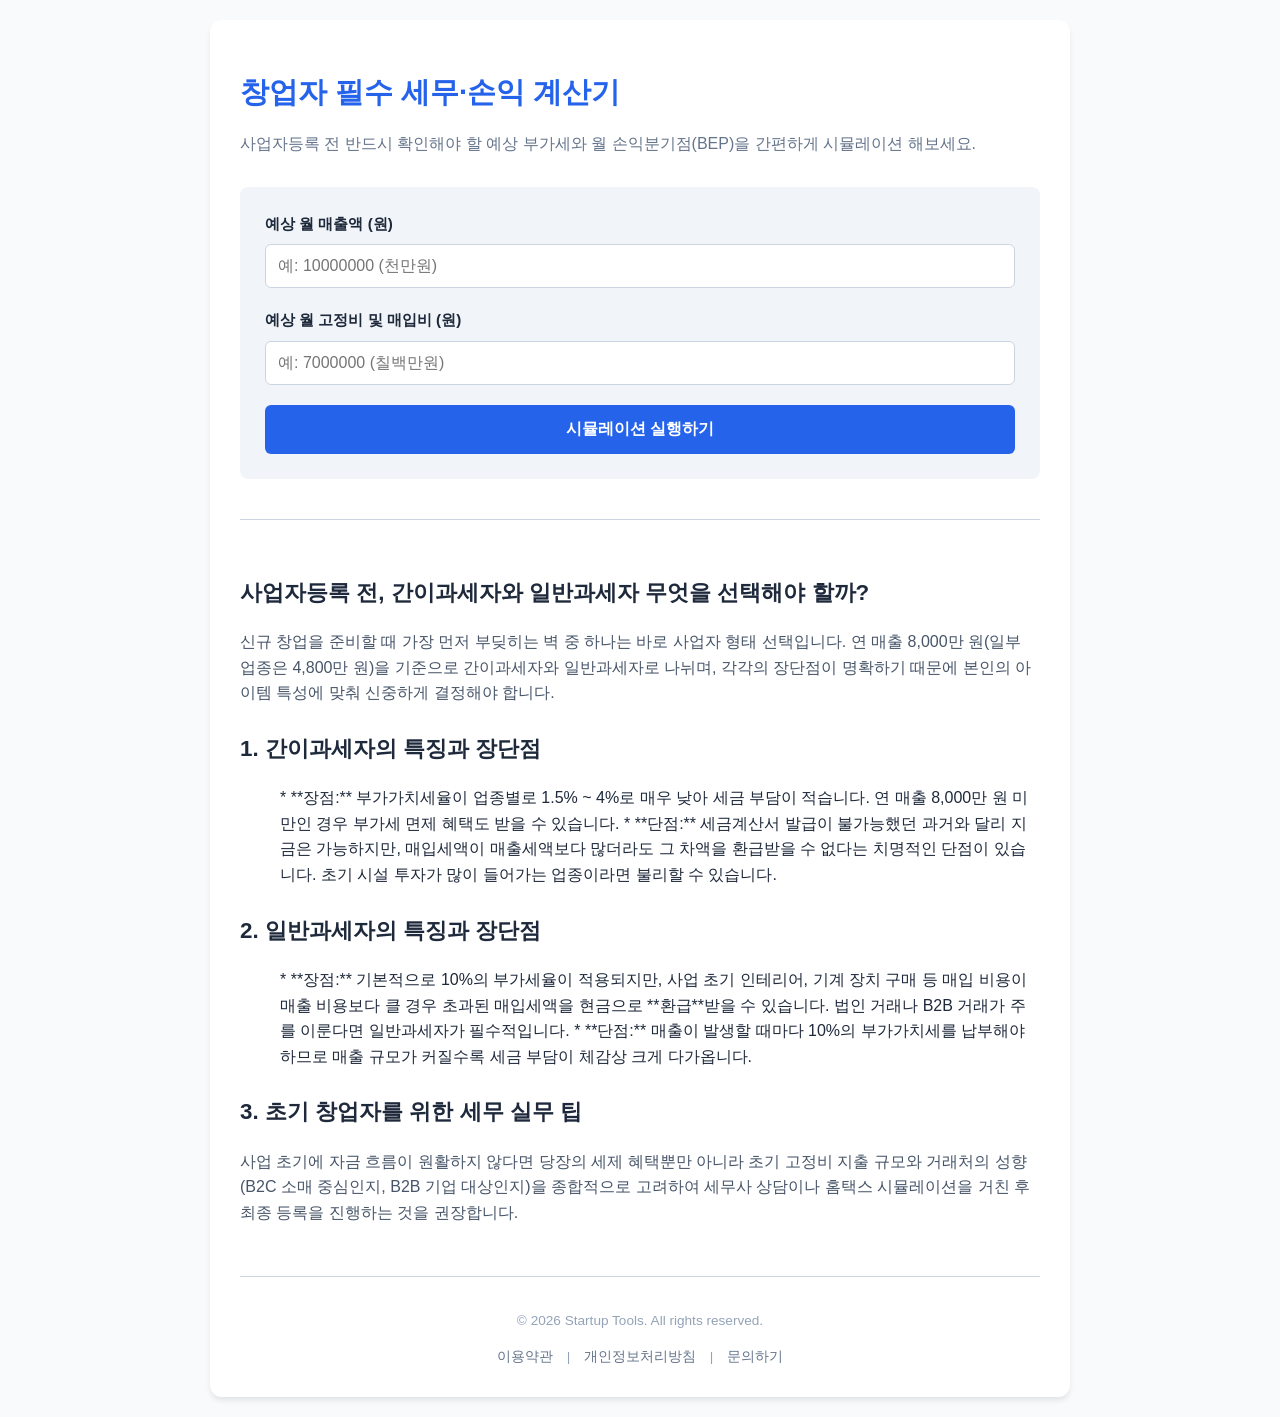
==== index.html @ 033983c4 "Add files via upload" ====
<!DOCTYPE html>
<html lang="ko">
<head>
    <meta charset="UTF-8">
    <meta name="viewport" content="width=device-width, initial-scale=1.0">
    <title>예비 창업자 필수 툴: 간이·일반과세자 비교 및 손익분기점(BEP) 계산기</title>
    <style>
        :root {
            --primary-color: #2563eb;
            --bg-color: #f8fafc;
            --card-bg: #ffffff;
            --text-color: #1e293b;
            --border-color: #cbd5e1;
        }
        body {
            font-family: 'Apple SD Gothic Neo', 'Malgun Gothic', sans-serif;
            background-color: var(--bg-color);
            color: var(--text-color);
            line-height: 1.6;
            margin: 0;
            padding: 20px;
        }
        .container {
            max-width: 800px;
            margin: 0 auto;
            background: var(--card-bg);
            padding: 30px;
            border-radius: 12px;
            box-shadow: 0 4px 6px -1px rgb(0 0 0 / 0.1);
        }
        h1 { font-size: 1.8rem; color: var(--primary-color); margin-bottom: 10px; }
        .intro-text { color: #64748b; margin-bottom: 30px; }
        
        .calculator-section {
            display: grid;
            gap: 20px;
            margin-bottom: 40px;
            background: #f1f5f9;
            padding: 25px;
            border-radius: 8px;
        }
        .input-group {
            display: flex;
            flex-direction: column;
            gap: 8px;
        }
        .input-group label {
            font-weight: bold;
            font-size: 0.95rem;
        }
        .input-group input {
            padding: 12px;
            border: 1px solid var(--border-color);
            border-radius: 6px;
            font-size: 1rem;
        }
        .calc-btn {
            background-color: var(--primary-color);
            color: white;
            border: none;
            padding: 14px;
            font-size: 1rem;
            font-weight: bold;
            border-radius: 6px;
            cursor: pointer;
            transition: background 0.2s;
        }
        .calc-btn:hover { background-color: #1d4ed8; }
        
        .result-box {
            background: #ffffff;
            border: 2px solid var(--primary-color);
            padding: 20px;
            border-radius: 8px;
            margin-top: 15px;
            display: none;
        }
        .result-box h3 { margin-top: 0; color: var(--primary-color); }
        
        /* 애드센스 승인을 위한 정보성 가이드 영역 (필수!) */
        .guide-section {
            margin-top: 40px;
            border-top: 1px solid var(--border-color);
            padding-top: 30px;
        }
        .guide-section h2 { font-size: 1.4rem; margin-top: 25px; }
        .guide-section p, .guide-section li { color: #475569; }
        
        footer {
            margin-top: 50px;
            text-align: center;
            font-size: 0.85rem;
            color: #94a3b8;
            border-top: 1px solid var(--border-color);
            padding-top: 20px;
        }
        footer a { color: #64748b; text-decoration: none; margin: 0 10px; }
    </style>
</head>
<body>

<div class="container">
    <h1>창업자 필수 세무·손익 계산기</h1>
    <p class="intro-text">사업자등록 전 반드시 확인해야 할 예상 부가세와 월 손익분기점(BEP)을 간편하게 시뮬레이션 해보세요.</p>

    <div class="calculator-section">
        <div class="input-group">
            <label for="monthlySales">예상 월 매출액 (원)</label>
            <input type="number" id="monthlySales" placeholder="예: 10000000 (천만원)">
        </div>
        <div class="input-group">
            <label for="monthlyCost">예상 월 고정비 및 매입비 (원)</label>
            <input type="number" id="monthlyCost" placeholder="예: 7000000 (칠백만원)">
        </div>
        <button class="calc-btn" onclick="calculateTaxAndBEP()">시뮬레이션 실행하기</button>

        <div id="resultBox" class="result-box">
            <h3>📊 시뮬레이션 결과</h3>
            <p id="resultContent"></p>
        </div>
    </div>

    <div class="guide-section">
        <h2>사업자등록 전, 간이과세자와 일반과세자 무엇을 선택해야 할까?</h2>
        <p>신규 창업을 준비할 때 가장 먼저 부딪히는 벽 중 하나는 바로 사업자 형태 선택입니다. 연 매출 8,000만 원(일부 업종은 4,800만 원)을 기준으로 간이과세자와 일반과세자로 나뉘며, 각각의 장단점이 명확하기 때문에 본인의 아이템 특성에 맞춰 신중하게 결정해야 합니다.</p>
        
        <h2>1. 간이과세자의 특징과 장단점</h2>
        <ul>
            * **장점:** 부가가치세율이 업종별로 1.5% ~ 4%로 매우 낮아 세금 부담이 적습니다. 연 매출 8,000만 원 미만인 경우 부가세 면제 혜택도 받을 수 있습니다.
            * **단점:** 세금계산서 발급이 불가능했던 과거와 달리 지금은 가능하지만, 매입세액이 매출세액보다 많더라도 그 차액을 환급받을 수 없다는 치명적인 단점이 있습니다. 초기 시설 투자가 많이 들어가는 업종이라면 불리할 수 있습니다.
        </ul>

        <h2>2. 일반과세자의 특징과 장단점</h2>
        <ul>
            * **장점:** 기본적으로 10%의 부가세율이 적용되지만, 사업 초기 인테리어, 기계 장치 구매 등 매입 비용이 매출 비용보다 클 경우 초과된 매입세액을 현금으로 **환급**받을 수 있습니다. 법인 거래나 B2B 거래가 주를 이룬다면 일반과세자가 필수적입니다.
            * **단점:** 매출이 발생할 때마다 10%의 부가가치세를 납부해야 하므로 매출 규모가 커질수록 세금 부담이 체감상 크게 다가옵니다.
        </ul>

        <h2>3. 초기 창업자를 위한 세무 실무 팁</h2>
        <p>사업 초기에 자금 흐름이 원활하지 않다면 당장의 세제 혜택뿐만 아니라 초기 고정비 지출 규모와 거래처의 성향(B2C 소매 중심인지, B2B 기업 대상인지)을 종합적으로 고려하여 세무사 상담이나 홈택스 시뮬레이션을 거친 후 최종 등록을 진행하는 것을 권장합니다.</p>
    </div>

    <footer>
        <p>© 2026 Startup Tools. All rights reserved.</p>
        <div>
            <a href="#">이용약관</a> | 
            <a href="#">개인정보처리방침</a> | 
            <a href="#">문의하기</a>
        </div>
    </footer>
</div>

<script>
function calculateTaxAndBEP() {
    const sales = parseFloat(document.getElementById('monthlySales').value);
    const cost = parseFloat(document.getElementById('monthlyCost').value);
    const resultBox = document.getElementById('resultBox');
    const resultContent = document.getElementById('resultContent');

    if (isNaN(sales) || isNaN(cost)) {
        alert('올바른 금액을 입력해주세요.');
        return;
    }

    const monthlyProfit = sales - cost;
    const annualSales = sales * 12;
    const isGaniTarget = annualSales < 80000000;

    let evalText = isGaniTarget 
        ? "💡 예상 연 매출이 8,000만 원 미만이므로 **간이과세자** 적용 대상입니다. 부가세 부담이 상대적으로 적습니다." 
        : "💡 예상 연 매출이 8,000만 원을 초과하여 **일반과세자** 적용 대상입니다. 매입세액 환급 여부를 꼼꼼히 따져보세요.";

    resultContent.innerHTML = `
        - 예상 월 순수익: <strong>${monthlyProfit.toLocaleString()} 원</strong><br>
        - 연 환산 매출액: <strong>${annualSales.toLocaleString()} 원</strong><br><br>
        ${evalText}
    `;
    resultBox.style.display = 'block';
}
</script>

</body>
</html>
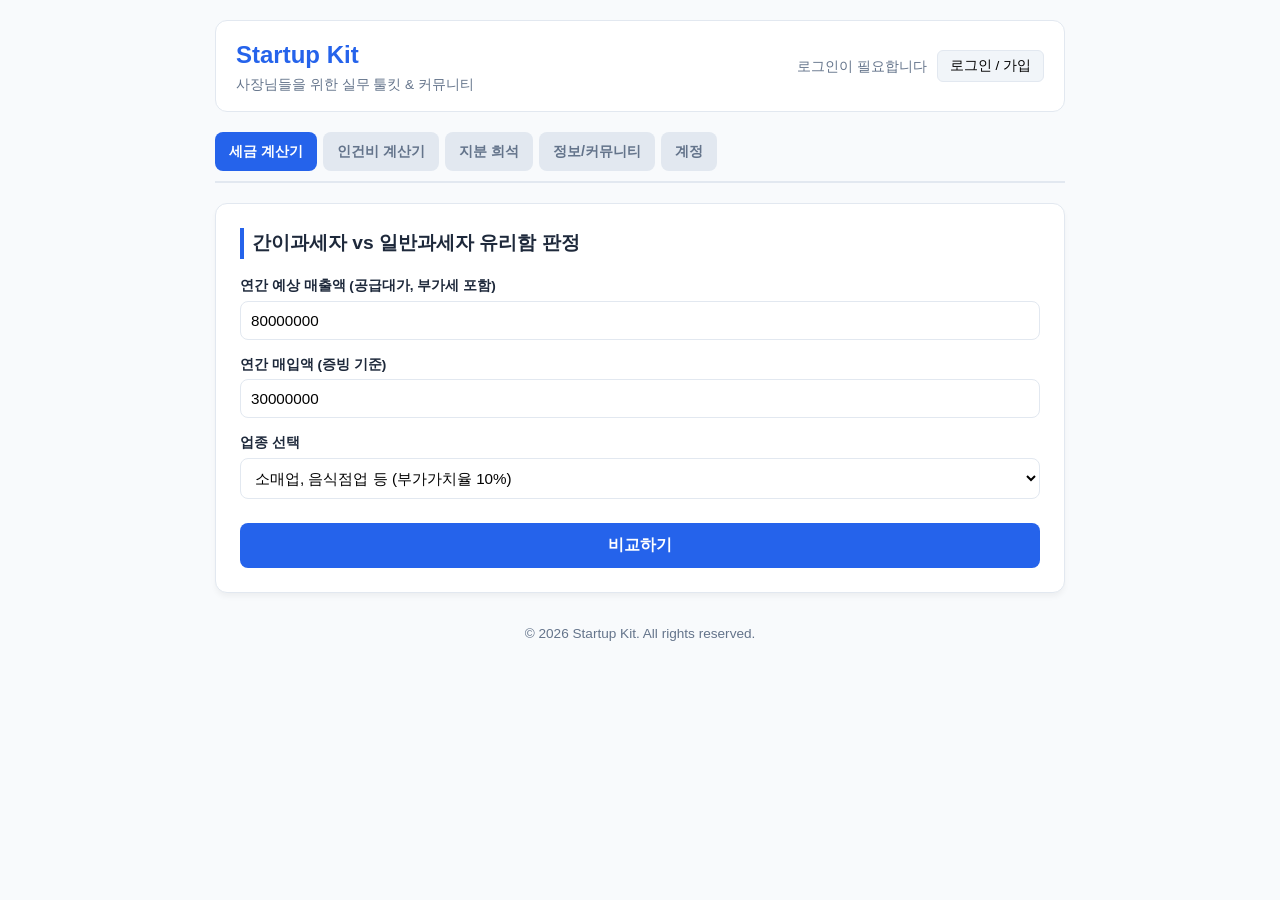
==== commit 3d38d99e: "Update index.html" ====
--- a/index.html
+++ b/index.html
@@ -3,181 +3,443 @@
 <head>
     <meta charset="UTF-8">
     <meta name="viewport" content="width=device-width, initial-scale=1.0">
-    <title>예비 창업자 필수 툴: 간이·일반과세자 비교 및 손익분기점(BEP) 계산기</title>
+    <title>Startup Kit - 사장님을 위한 실무 툴킷 & 커뮤니티</title>
+    
+    <!-- 구글 애드센스 연동 스크립트 -->
+    <script async src="https://pagead2.googlesyndication.com/pagead/js/adsbygoogle.js?client=ca-pub-5924680090368411" crossorigin="anonymous"></script>
+    <!-- 네이버 서치어드바이저 소유권 확인 태그 -->
+    <meta name="naver-site-verification" content="8bc5bc1fcde8ded1285e14e2f4ae3583fc9de1a2" />
+    <meta name="google-site-verification" content="google2d5b738d552dc5df.html">
+
     <style>
         :root {
-            --primary-color: #2563eb;
+            --primary: #2563eb;
+            --primary-hover: #1d4ed8;
             --bg-color: #f8fafc;
             --card-bg: #ffffff;
-            --text-color: #1e293b;
-            --border-color: #cbd5e1;
+            --text-main: #1e293b;
+            --text-sub: #64748b;
+            --border: #e2e8f0;
         }
-        body {
-            font-family: 'Apple SD Gothic Neo', 'Malgun Gothic', sans-serif;
-            background-color: var(--bg-color);
-            color: var(--text-color);
-            line-height: 1.6;
-            margin: 0;
-            padding: 20px;
-        }
-        .container {
-            max-width: 800px;
-            margin: 0 auto;
-            background: var(--card-bg);
-            padding: 30px;
-            border-radius: 12px;
-            box-shadow: 0 4px 6px -1px rgb(0 0 0 / 0.1);
-        }
-        h1 { font-size: 1.8rem; color: var(--primary-color); margin-bottom: 10px; }
-        .intro-text { color: #64748b; margin-bottom: 30px; }
+        * { box-sizing: border-box; margin: 0; padding: 0; font-family: 'Apple SD Gothic Neo', 'Malgun Gothic', sans-serif; }
+        body { background-color: var(--bg-color); color: var(--text-main); line-height: 1.6; padding: 20px; }
+        .container { max-width: 850px; margin: 0 auto; }
         
-        .calculator-section {
-            display: grid;
-            gap: 20px;
-            margin-bottom: 40px;
-            background: #f1f5f9;
-            padding: 25px;
-            border-radius: 8px;
-        }
-        .input-group {
-            display: flex;
-            flex-direction: column;
-            gap: 8px;
-        }
-        .input-group label {
-            font-weight: bold;
-            font-size: 0.95rem;
-        }
-        .input-group input {
-            padding: 12px;
-            border: 1px solid var(--border-color);
-            border-radius: 6px;
-            font-size: 1rem;
-        }
-        .calc-btn {
-            background-color: var(--primary-color);
-            color: white;
-            border: none;
-            padding: 14px;
-            font-size: 1rem;
-            font-weight: bold;
-            border-radius: 6px;
-            cursor: pointer;
-            transition: background 0.2s;
-        }
-        .calc-btn:hover { background-color: #1d4ed8; }
+        header { display: flex; justify-content: space-between; align-items: center; margin-bottom: 20px; background: #fff; padding: 15px 20px; border-radius: 12px; border: 1px solid var(--border); }
+        header h1 { font-size: 1.5rem; color: var(--primary); }
+        .user-panel { font-size: 0.9rem; color: var(--text-sub); display: flex; gap: 10px; align-items: center; }
+        .user-panel button { padding: 6px 12px; font-size: 0.85rem; border: 1px solid var(--border); background: #f1f5f9; border-radius: 6px; cursor: pointer; }
+
+        /* 탭 메뉴 스타일 */
+        .tabs { display: flex; gap: 6px; margin-bottom: 20px; border-bottom: 2px solid var(--border); padding-bottom: 10px; overflow-x: auto; }
+        .tab-btn { background: #e2e8f0; border: none; padding: 10px 14px; font-size: 0.9rem; font-weight: bold; border-radius: 8px; cursor: pointer; color: var(--text-sub); white-space: nowrap; transition: all 0.2s; }
+        .tab-btn.active { background: var(--primary); color: #ffffff; }
+
+        /* 카드 스타일 */
+        .card { background: var(--card-bg); border: 1px solid var(--border); border-radius: 12px; padding: 24px; box-shadow: 0 4px 6px -1px rgba(0,0,0,0.05); display: none; margin-bottom: 20px; }
+        .card.active { display: block; }
         
-        .result-box {
-            background: #ffffff;
-            border: 2px solid var(--primary-color);
-            padding: 20px;
-            border-radius: 8px;
-            margin-top: 15px;
-            display: none;
-        }
-        .result-box h3 { margin-top: 0; color: var(--primary-color); }
+        h2 { font-size: 1.2rem; margin-bottom: 16px; color: var(--text-main); border-left: 4px solid var(--primary); padding-left: 8px; }
         
-        /* 애드센스 승인을 위한 정보성 가이드 영역 (필수!) */
-        .guide-section {
-            margin-top: 40px;
-            border-top: 1px solid var(--border-color);
-            padding-top: 30px;
-        }
-        .guide-section h2 { font-size: 1.4rem; margin-top: 25px; }
-        .guide-section p, .guide-section li { color: #475569; }
+        .input-group { margin-bottom: 14px; }
+        label { display: block; font-size: 0.85rem; font-weight: 600; margin-bottom: 4px; color: var(--text-main); }
+        input, select, textarea { width: 100%; padding: 10px; border: 1px solid var(--border); border-radius: 8px; font-size: 0.95rem; background: #fff; }
+        textarea { resize: vertical; height: 120px; }
+        input:focus, textarea:focus { outline: none; border-color: var(--primary); box-shadow: 0 0 0 3px rgba(37,99,235,0.1); }
         
-        footer {
-            margin-top: 50px;
-            text-align: center;
-            font-size: 0.85rem;
-            color: #94a3b8;
-            border-top: 1px solid var(--border-color);
-            padding-top: 20px;
-        }
-        footer a { color: #64748b; text-decoration: none; margin: 0 10px; }
+        .btn-action { width: 100%; background: var(--primary); color: #fff; border: none; padding: 12px; font-size: 1rem; font-weight: bold; border-radius: 8px; cursor: pointer; margin-top: 10px; transition: background 0.2s; }
+        .btn-action:hover { background: var(--primary-hover); }
+
+        .result-box { margin-top: 20px; background: #f1f5f9; border-radius: 8px; padding: 14px; border: 1px solid #cbd5e1; }
+        .result-item { display: flex; justify-content: space-between; margin-bottom: 6px; font-size: 0.9rem; }
+        .result-item span:last-child { font-weight: bold; }
+        .total-row { border-top: 1px solid #cbd5e1; padding-top: 6px; margin-top: 6px; font-size: 1rem; font-weight: bold; color: #0f172a; }
+
+        /* 커뮤니티 및 게시판 스타일 */
+        .post-list { list-style: none; margin-top: 15px; }
+        .post-item { padding: 12px; border-bottom: 1px solid var(--border); cursor: pointer; transition: background 0.1s; }
+        .post-item:hover { background: #f8fafc; border-radius: 6px; }
+        .post-title { font-weight: bold; font-size: 1rem; color: var(--text-main); }
+        .post-meta { font-size: 0.8rem; color: var(--text-sub); margin-top: 4px; }
+        .post-detail { background: #fff; padding: 15px; border: 1px solid var(--border); border-radius: 8px; margin-top: 15px; }
+
+        footer { text-align: center; margin-top: 30px; font-size: 0.85rem; color: var(--text-sub); }
     </style>
 </head>
 <body>
 
 <div class="container">
-    <h1>창업자 필수 세무·손익 계산기</h1>
-    <p class="intro-text">사업자등록 전 반드시 확인해야 할 예상 부가세와 월 손익분기점(BEP)을 간편하게 시뮬레이션 해보세요.</p>
-
-    <div class="calculator-section">
-        <div class="input-group">
-            <label for="monthlySales">예상 월 매출액 (원)</label>
-            <input type="number" id="monthlySales" placeholder="예: 10000000 (천만원)">
-        </div>
-        <div class="input-group">
-            <label for="monthlyCost">예상 월 고정비 및 매입비 (원)</label>
-            <input type="number" id="monthlyCost" placeholder="예: 7000000 (칠백만원)">
-        </div>
-        <button class="calc-btn" onclick="calculateTaxAndBEP()">시뮬레이션 실행하기</button>
-
-        <div id="resultBox" class="result-box">
-            <h3>📊 시뮬레이션 결과</h3>
-            <p id="resultContent"></p>
-        </div>
-    </div>
-
-    <div class="guide-section">
-        <h2>사업자등록 전, 간이과세자와 일반과세자 무엇을 선택해야 할까?</h2>
-        <p>신규 창업을 준비할 때 가장 먼저 부딪히는 벽 중 하나는 바로 사업자 형태 선택입니다. 연 매출 8,000만 원(일부 업종은 4,800만 원)을 기준으로 간이과세자와 일반과세자로 나뉘며, 각각의 장단점이 명확하기 때문에 본인의 아이템 특성에 맞춰 신중하게 결정해야 합니다.</p>
-        
-        <h2>1. 간이과세자의 특징과 장단점</h2>
-        <ul>
-            * **장점:** 부가가치세율이 업종별로 1.5% ~ 4%로 매우 낮아 세금 부담이 적습니다. 연 매출 8,000만 원 미만인 경우 부가세 면제 혜택도 받을 수 있습니다.
-            * **단점:** 세금계산서 발급이 불가능했던 과거와 달리 지금은 가능하지만, 매입세액이 매출세액보다 많더라도 그 차액을 환급받을 수 없다는 치명적인 단점이 있습니다. 초기 시설 투자가 많이 들어가는 업종이라면 불리할 수 있습니다.
-        </ul>
-
-        <h2>2. 일반과세자의 특징과 장단점</h2>
-        <ul>
-            * **장점:** 기본적으로 10%의 부가세율이 적용되지만, 사업 초기 인테리어, 기계 장치 구매 등 매입 비용이 매출 비용보다 클 경우 초과된 매입세액을 현금으로 **환급**받을 수 있습니다. 법인 거래나 B2B 거래가 주를 이룬다면 일반과세자가 필수적입니다.
-            * **단점:** 매출이 발생할 때마다 10%의 부가가치세를 납부해야 하므로 매출 규모가 커질수록 세금 부담이 체감상 크게 다가옵니다.
-        </ul>
-
-        <h2>3. 초기 창업자를 위한 세무 실무 팁</h2>
-        <p>사업 초기에 자금 흐름이 원활하지 않다면 당장의 세제 혜택뿐만 아니라 초기 고정비 지출 규모와 거래처의 성향(B2C 소매 중심인지, B2B 기업 대상인지)을 종합적으로 고려하여 세무사 상담이나 홈택스 시뮬레이션을 거친 후 최종 등록을 진행하는 것을 권장합니다.</p>
+    <header>
+        <div>
+            <h1>Startup Kit</h1>
+            <p style="font-size:0.85rem; color:#64748b;">사장님들을 위한 실무 툴킷 & 커뮤니티</p>
+        </div>
+        <div class="user-panel" id="user-panel">
+            <span id="welcome-msg">로그인이 필요합니다</span>
+            <button onclick="switchTab(3)" id="login-nav-btn">로그인 / 가입</button>
+        </div>
+    </header>
+
+    <!-- 탭 네비게이션 -->
+    <div class="tabs">
+        <button class="tab-btn active" onclick="switchTab(0)">세금 계산기</button>
+        <button class="tab-btn" onclick="switchTab(1)">인건비 계산기</button>
+        <button class="tab-btn" onclick="switchTab(2)">지분 희석</button>
+        <button class="tab-btn" onclick="switchTab(4)">정보/커뮤니티</button>
+        <button class="tab-btn" onclick="switchTab(3)" id="auth-tab-btn">계정</button>
+    </div>
+
+    <!-- 1. 과세 비교 계산기 -->
+    <div class="card active" id="card-0">
+        <h2>간이과세자 vs 일반과세자 유리함 판정</h2>
+        <div class="input-group">
+            <label>연간 예상 매출액 (공급대가, 부가세 포함)</label>
+            <input type="number" id="v_sales" value="80000000">
+        </div>
+        <div class="input-group">
+            <label>연간 매입액 (증빙 기준)</label>
+            <input type="number" id="v_purchase" value="30000000">
+        </div>
+        <div class="input-group">
+            <label>업종 선택</label>
+            <select id="v_industry">
+                <option value="0.1">소매업, 음식점업 등 (부가가치율 10%)</option>
+                <option value="0.2">제조업, 숙박업 등 (부가가치율 20%)</option>
+                <option value="0.4">서비스업, 부동산임대업 등 (부가가치율 40%)</option>
+            </select>
+        </div>
+        <button class="btn-action" onclick="calcTax()">비교하기</button>
+        <div class="result-box" id="tax-result" style="display:none;">
+            <h3>📊 예상 부가가치세 비교 결과</h3>
+            <div class="result-item"><span>간이과세자 납부세액:</span> <span id="res_gani">-</span></div>
+            <div class="result-item"><span>일반과세자 납부세액:</span> <span id="res_general">-</span></div>
+            <div class="total-row" id="res_winner">-</div>
+        </div>
+    </div>
+
+    <!-- 2. 인건비 계산기 -->
+    <div class="card" id="card-1">
+        <h2>직원 4대보험 및 사장님 총지출 계산기</h2>
+        <div class="input-group">
+            <label>직원 월 기본급 (세전)</label>
+            <input type="number" id="p_salary" value="3000000">
+        </div>
+        <div class="input-group">
+            <label>비과세 급여액 (식대 등)</label>
+            <input type="number" id="p_taxfree" value="200000">
+        </div>
+        <button class="btn-action" onclick="calcLabor()">인건비 계산하기</button>
+        <div class="result-box" id="labor-result" style="display:none;">
+            <h3>💰 월 실제 지출 및 실수령액 분석</h3>
+            <div class="result-item"><span>근로자 공제액 총합:</span> <span id="l_worker_deduct">-</span></div>
+            <div class="result-item" style="color: var(--primary);"><span>직원 실제 실수령액:</span> <span id="l_net_pay">-</span></div>
+            <hr style="border:0; border-top:1px dashed #cbd5e1; margin:8px 0;">
+            <div class="result-item"><span>사업주 부담 4대보험 총합:</span> <span id="l_boss_insurance">-</span></div>
+            <div class="total-row" id="l_total_expense">-</div>
+        </div>
+    </div>
+
+    <!-- 3. 지분 희석 계산기 -->
+    <div class="card" id="card-2">
+        <h2>동업자 지분 및 투자금 희석 시뮬레이터</h2>
+        <div class="input-group">
+            <label>내 초기 지분율 (%)</label>
+            <input type="number" id="s_my_share" value="70">
+        </div>
+        <div class="input-group">
+            <label>동업자 초기 지분율 (%)</label>
+            <input type="number" id="s_partner_share" value="30">
+        </div>
+        <div class="input-group">
+            <label>외부 투자 유치로 새로 발행할 지분 비율 (%)</label>
+            <input type="number" id="s_invest_share" value="20">
+        </div>
+        <button class="btn-action" onclick="calcDilution()">지분 희석 계산하기</button>
+        <div class="result-box" id="dilution-result" style="display:none;">
+            <h3>🤝 투자 유치 후 최종 지분 구조</h3>
+            <div class="result-item"><span>내 최종 지분율:</span> <span id="d_my_final">-</span></div>
+            <div class="result-item"><span>동업자 최종 지분율:</span> <span id="d_partner_final">-</span></div>
+            <div class="result-item"><span>외부 투자자 최종 지분율:</span> <span id="d_invest_final">-</span></div>
+        </div>
+    </div>
+
+    <!-- 4. 로그인 및 회원가입 탭 -->
+    <div class="card" id="card-3">
+        <h2>회원 인증 / 가입</h2>
+        <div id="auth-forms">
+            <div style="margin-bottom: 20px;">
+                <h3 style="font-size:1rem; margin-bottom:10px; color:var(--primary);">로그인</h3>
+                <div class="input-group"><label>아이디</label><input type="text" id="login_id"></div>
+                <div class="input-group"><label>비밀번호</label><input type="password" id="login_pw"></div>
+                <button class="btn-action" onclick="handleLogin()">로그인하기</button>
+            </div>
+            <hr style="border:0; border-top:1px solid var(--border); margin:20px 0;">
+            <div>
+                <h3 style="font-size:1rem; margin-bottom:10px; color:var(--primary);">회원가입</h3>
+                <div class="input-group"><label>사용할 아이디</label><input type="text" id="reg_id"></div>
+                <div class="input-group"><label>닉네임 (커뮤니티 표시용)</label><input type="text" id="reg_nick"></div>
+                <div class="input-group"><label>비밀번호</label><input type="password" id="reg_pw"></div>
+                <button class="btn-action" style="background:#0f172a;" onclick="handleRegister()">회원가입 하기</button>
+            </div>
+        </div>
+        <div id="auth-status" style="display:none; text-align:center; padding: 20px;">
+            <p id="logged-user-info" style="font-weight:bold; margin-bottom:15px;"></p>
+            <button class="btn-action" style="background:#ef4444;" onclick="handleLogout()">로그아웃</button>
+        </div>
+    </div>
+
+    <!-- 5. 정보 및 커뮤니티 탭 -->
+    <div class="card" id="card-4">
+        <h2>사장님 정보 & 소통 커뮤니티</h2>
+        <div style="display:flex; justify-content:space-between; align-items:center; margin-bottom:15px;">
+            <p style="font-size:0.85rem; color:var(--text-sub);">실무 노하우 글을 읽고 자유롭게 소통해보세요.</p>
+            <button class="btn-action" style="width:auto; padding:8px 14px; margin-top:0;" onclick="showWriteForm()">글쓰기</button>
+        </div>
+
+        <!-- 글 작성 영역 (숨김 처리) -->
+        <div id="write-section" style="display:none; background:#f1f5f9; padding:15px; border-radius:8px; margin-bottom:15px;">
+            <h3 style="font-size:0.95rem; margin-bottom:10px; color:var(--primary);">새 글 작성하기</h3>
+            <div class="input-group"><label>제목</label><input type="text" id="post_title" placeholder="제목을 입력하세요"></div>
+            <div class="input-group"><label>내용</label><textarea id="post_content" placeholder="정보나 고민을 공유해주세요"></textarea></div>
+            <button class="btn-action" onclick="savePost()">등록하기</button>
+        </div>
+
+        <!-- 게시글 목록 -->
+        <div id="post-list-container">
+            <ul class="post-list" id="post-ul"></ul>
+        </div>
+
+        <!-- 게시글 상세 보기 영역 -->
+        <div id="post-detail-view" style="display:none;">
+            <button onclick="backToList()" style="padding:6px 12px; font-size:0.8rem; background:#e2e8f0; border:none; border-radius:4px; cursor:pointer; margin-bottom:10px;">← 목록으로</button>
+            <div class="post-detail">
+                <h3 id="detail-title" style="font-size:1.1rem; color:var(--primary); margin-bottom:8px;"></h3>
+                <p id="detail-meta" style="font-size:0.8rem; color:var(--text-sub); border-bottom:1px solid var(--border); padding-bottom:8px; margin-bottom:12px;"></p>
+                <div id="detail-content" style="font-size:0.95rem; white-space: pre-line;"></div>
+            </div>
+        </div>
     </div>
 
     <footer>
-        <p>© 2026 Startup Tools. All rights reserved.</p>
-        <div>
-            <a href="#">이용약관</a> | 
-            <a href="#">개인정보처리방침</a> | 
-            <a href="#">문의하기</a>
-        </div>
+        <p>&copy; 2026 Startup Kit. All rights reserved.</p>
     </footer>
 </div>
 
 <script>
-function calculateTaxAndBEP() {
-    const sales = parseFloat(document.getElementById('monthlySales').value);
-    const cost = parseFloat(document.getElementById('monthlyCost').value);
-    const resultBox = document.getElementById('resultBox');
-    const resultContent = document.getElementById('resultContent');
-
-    if (isNaN(sales) || isNaN(cost)) {
-        alert('올바른 금액을 입력해주세요.');
-        return;
-    }
-
-    const monthlyProfit = sales - cost;
-    const annualSales = sales * 12;
-    const isGaniTarget = annualSales < 80000000;
-
-    let evalText = isGaniTarget 
-        ? "💡 예상 연 매출이 8,000만 원 미만이므로 **간이과세자** 적용 대상입니다. 부가세 부담이 상대적으로 적습니다." 
-        : "💡 예상 연 매출이 8,000만 원을 초과하여 **일반과세자** 적용 대상입니다. 매입세액 환급 여부를 꼼꼼히 따져보세요.";
-
-    resultContent.innerHTML = `
-        - 예상 월 순수익: <strong>${monthlyProfit.toLocaleString()} 원</strong><br>
-        - 연 환산 매출액: <strong>${annualSales.toLocaleString()} 원</strong><br><br>
-        ${evalText}
-    `;
-    resultBox.style.display = 'block';
-}
+    // 초기화 및 로컬스토리지 연동 샘플 데이터 설정
+    document.addEventListener("DOMContentLoaded", () => {
+        initDefaultPosts();
+        checkLoginState();
+        loadPosts();
+    });
+
+    function switchTab(index) {
+        const cards = document.querySelectorAll('.card');
+        const buttons = document.querySelectorAll('.tab-btn');
+        cards.forEach((card, i) => {
+            if (i === index) { card.classList.add('active'); } 
+            else { card.classList.remove('active'); }
+        });
+        buttons.forEach((btn, i) => {
+            if (i === index) { btn.classList.add('active'); } 
+            else { btn.classList.remove('active'); }
+        });
+        document.getElementById('post-detail-view').style.display = 'none';
+        document.getElementById('post-list-container').style.display = 'block';
+    }
+
+    // --- 회원가입 및 로그인 시스템 (로컬스토리지 기반) ---
+    function handleRegister() {
+        const id = document.getElementById('reg_id').value.trim();
+        const nick = document.getElementById('reg_nick').value.trim();
+        const pw = document.getElementById('reg_pw').value.trim();
+        if(!id || !nick || !pw) { alert('모든 항목을 입력해주세요.'); return; }
+        
+        let users = JSON.parse(localStorage.getItem('startup_users') || '{}');
+        if(users[id]) { alert('이미 존재하는 아이디입니다.'); return; }
+
+        users[id] = { pw, nick };
+        localStorage.setItem('startup_users', JSON.stringify(users));
+        alert('회원가입 완료! 로그인해 주세요.');
+        document.getElementById('reg_id').value = '';
+        document.getElementById('reg_nick').value = '';
+        document.getElementById('reg_pw').value = '';
+    }
+
+    function handleLogin() {
+        const id = document.getElementById('login_id').value.trim();
+        const pw = document.getElementById('login_pw').value.trim();
+        let users = JSON.parse(localStorage.getItem('startup_users') || '{}');
+
+        if(!users[id] || users[id].pw !== pw) { alert('아이디 또는 비밀번호가 일치하지 않습니다.'); return; }
+
+        localStorage.setItem('startup_logged_user', JSON.stringify({ id, nick: users[id].nick }));
+        alert(`${users[id].nick}님 환영합니다!`);
+        checkLoginState();
+        switchTab(0);
+    }
+
+    function handleLogout() {
+        localStorage.removeItem('startup_logged_user');
+        checkLoginState();
+        alert('로그아웃되었습니다.');
+    }
+
+    function checkLoginState() {
+        const logged = JSON.parse(localStorage.getItem('startup_logged_user'));
+        const welcomeMsg = document.getElementById('welcome-msg');
+        const loginNavBtn = document.getElementById('login-nav-btn');
+        const authForms = document.getElementById('auth-forms');
+        const authStatus = document.getElementById('auth-status');
+        const loggedUserInfo = document.getElementById('logged-user-info');
+
+        if(logged) {
+            welcomeMsg.innerText = `${logged.nick} 님`;
+            loginNavBtn.style.display = 'none';
+            authForms.style.display = 'none';
+            authStatus.style.display = 'block';
+            loggedUserInfo.innerText = `현재 접속 계정: ${logged.nick} (${logged.id}) 형님`;
+        } else {
+            welcomeMsg.innerText = '로그인이 필요합니다';
+            loginNavBtn.style.display = 'inline-block';
+            authForms.style.display = 'block';
+            authStatus.style.display = 'none';
+        }
+    }
+
+    // --- 커뮤니티 및 정보글 시스템 ---
+    function initDefaultPosts() {
+        if(!localStorage.getItem('startup_posts')) {
+            const defaultPosts = [
+                {
+                    id: 1,
+                    title: '[필독] 초기 창업 패키지 및 세무사 활용 꿀팁 총정리',
+                    nick: '관리자',
+                    date: '2026-09-06',
+                    content: '안녕하세요! 사장님들을 위한 필수 가이드입니다. 초기에는 간이과세자로 시작해 매출 추이를 보고 전환하는 것이 유리하며, 기장료는 홈택스 셀프 신고로 아낄 수 있습니다.'
+                },
+                {
+                    id: 2,
+                    title: '직원 채용 시 4대보험 부담금 줄이는 방법 공유합니다',
+                    nick: '베테랑사장',
+                    date: '2026-09-06',
+                    content: '식대 등 비과세 급여 항목을 급여 명세서에 잘 분리해 두어야 사업주 부담 4대보험료를 절감할 수 있습니다. 위 인건비 계산기를 활용해 보세요!'
+                }
+            ];
+            localStorage.setItem('startup_posts', JSON.stringify(defaultPosts));
+        }
+    }
+
+    function loadPosts() {
+        const posts = JSON.parse(localStorage.getItem('startup_posts') || '[]');
+        const ul = document.getElementById('post-ul');
+        ul.innerHTML = '';
+        posts.forEach(post => {
+            const li = document.createElement('li');
+            li.className = 'post-item';
+            li.innerHTML = `
+                <div class="post-title">${post.title}</div>
+                <div class="post-meta">작성자: ${post.nick} | 등록일: ${post.date}</div>
+            `;
+            li.onclick = () => viewPost(post.id);
+            ul.appendChild(li);
+        });
+    }
+
+    function showWriteForm() {
+        const logged = JSON.parse(localStorage.getItem('startup_logged_user'));
+        if(!logged) { alert('글을 작성하려면 로그인이 필요합니다!'); switchTab(3); return; }
+        const writeSec = document.getElementById('write-section');
+        writeSec.style.display = writeSec.style.display === 'none' ? 'block' : 'none';
+    }
+
+    function savePost() {
+        const logged = JSON.parse(localStorage.getItem('startup_logged_user'));
+        if(!logged) { alert('로그인이 만료되었거나 필요합니다.'); return; }
+
+        const title = document.getElementById('post_title').value.trim();
+        const content = document.getElementById('post_content').value.trim();
+        if(!title || !content) { alert('제목과 내용을 모두 입력해주세요.'); return; }
+
+        let posts = JSON.parse(localStorage.getItem('startup_posts') || '[]');
+        const newPost = {
+            id: Date.now(),
+            title,
+            nick: logged.nick,
+            date: new Date().toISOString().slice(0, 10),
+            content
+        };
+
+        posts.unshift(newPost);
+        localStorage.setItem('startup_posts', JSON.stringify(posts));
+        document.getElementById('post_title').value = '';
+        document.getElementById('post_content').value = '';
+        document.getElementById('write-section').style.display = 'none';
+        loadPosts();
+    }
+
+    function viewPost(id) {
+        const posts = JSON.parse(localStorage.getItem('startup_posts') || '[]');
+        const post = posts.find(p => p.id === id);
+        if(!post) return;
+
+        document.getElementById('detail-title').innerText = post.title;
+        document.getElementById('detail-meta').innerText = `작성자: ${post.nick} | 작성일: ${post.date}`;
+        document.getElementById('detail-content').innerText = post.content;
+
+        document.getElementById('post-list-container').style.display = 'none';
+        document.getElementById('write-section').style.display = 'none';
+        document.getElementById('post-detail-view').style.display = 'block';
+    }
+
+    function backToList() {
+        document.getElementById('post-detail-view').style.display = 'none';
+        document.getElementById('post-list-container').style.display = 'block';
+    }
+
+    // --- 기존 계산기 로직들 ---
+    function calcTax() {
+        const sales = parseFloat(document.getElementById('v_sales').value) || 0;
+        const purchase = parseFloat(document.getElementById('v_purchase').value) || 0;
+        const valueRate = parseFloat(document.getElementById('v_industry').value);
+        const ganiTax = Math.max(0, (sales * valueRate * 0.1) - (purchase * 0.1 * valueRate));
+        const generalTax = Math.max(0, (sales * 0.1) - (purchase * 0.1));
+
+        document.getElementById('res_gani').innerText = Math.round(ganiTax).toLocaleString() + ' 원';
+        document.getElementById('res_general').innerText = Math.round(generalTax).toLocaleString() + ' 원';
+        const diff = Math.abs(ganiTax - generalTax).toLocaleString();
+        document.getElementById('res_winner').innerText = ganiTax < generalTax ? `👉 간이과세자가 약 ${diff} 원 더 유리합니다!` : `👉 일반과세자가 약 ${diff} 원 더 유리합니다!`;
+        document.getElementById('tax-result').style.display = 'block';
+    }
+
+    function calcLabor() {
+        const salary = parseFloat(document.getElementById('p_salary').value) || 0;
+        const taxFree = parseFloat(document.getElementById('p_taxfree').value) || 0;
+        const taxable = Math.max(0, salary - taxFree);
+        const workerDeduct = Math.round(taxable * 0.09);
+        const netPay = salary - workerDeduct;
+        const bossInsurance = Math.round(taxable * 0.1015 + salary * 0.01);
+        const totalExpense = salary + bossInsurance;
+
+        document.getElementById('l_worker_deduct').innerText = workerDeduct.toLocaleString() + ' 원';
+        document.getElementById('l_net_pay').innerText = netPay.toLocaleString() + ' 원';
+        document.getElementById('l_boss_insurance').innerText = bossInsurance.toLocaleString() + ' 원';
+        document.getElementById('l_total_expense').innerText = `💡 사장님 최종 월 총지출: ${totalExpense.toLocaleString()} 원`;
+        document.getElementById('labor-result').style.display = 'block';
+    }
+
+    function calcDilution() {
+        const myShare = parseFloat(document.getElementById('s_my_share').value) || 0;
+        const partnerShare = parseFloat(document.getElementById('s_partner_share').value) || 0;
+        const investShare = parseFloat(document.getElementById('s_invest_share').value) || 0;
+        const dilutionFactor = (100 - investShare) / 100;
+
+        document.getElementById('d_my_final').innerText = (myShare * dilutionFactor).toFixed(2) + ' %';
+        document.getElementById('d_partner_final').innerText = (partnerShare * dilutionFactor).toFixed(2) + ' %';
+        document.getElementById('d_invest_final').innerText = investShare.toFixed(2) + ' %';
+        document.getElementById('dilution-result').style.display = 'block';
+    }
 </script>
 
 </body>
-</html>+</html>
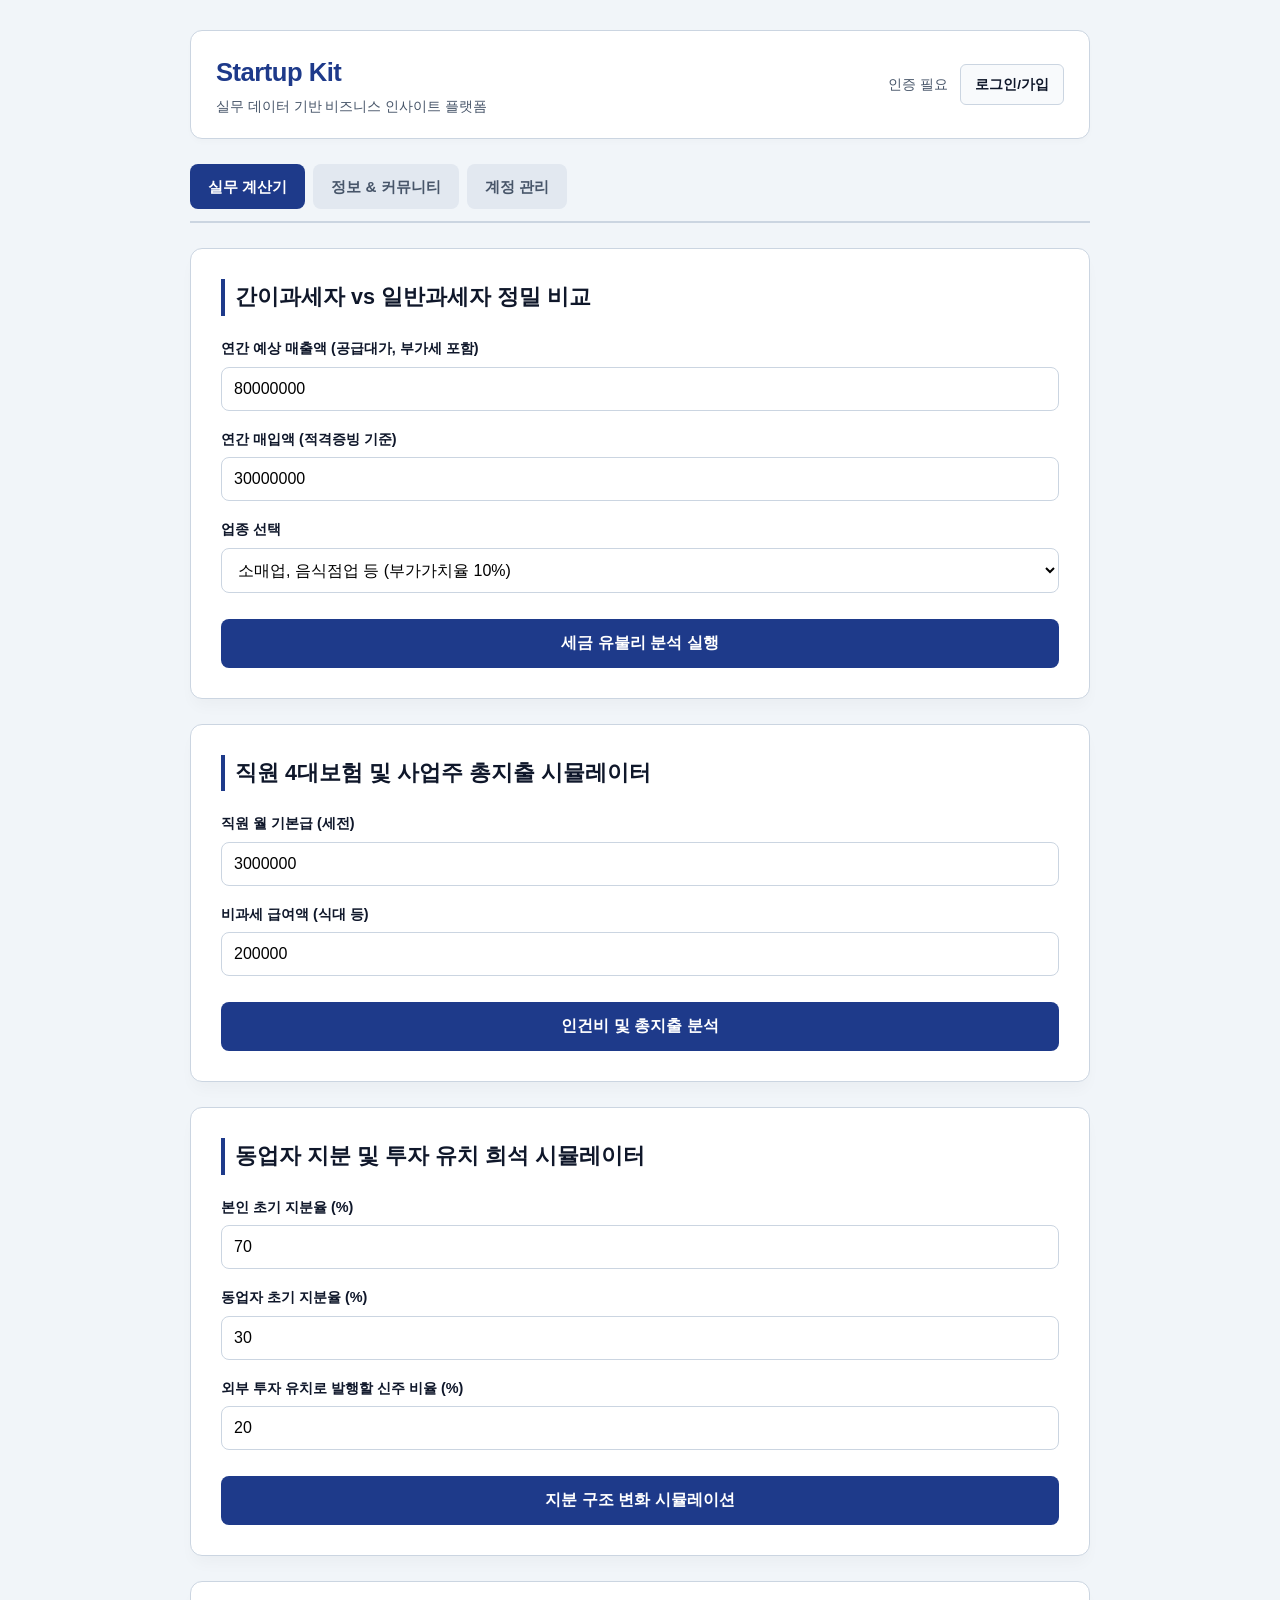
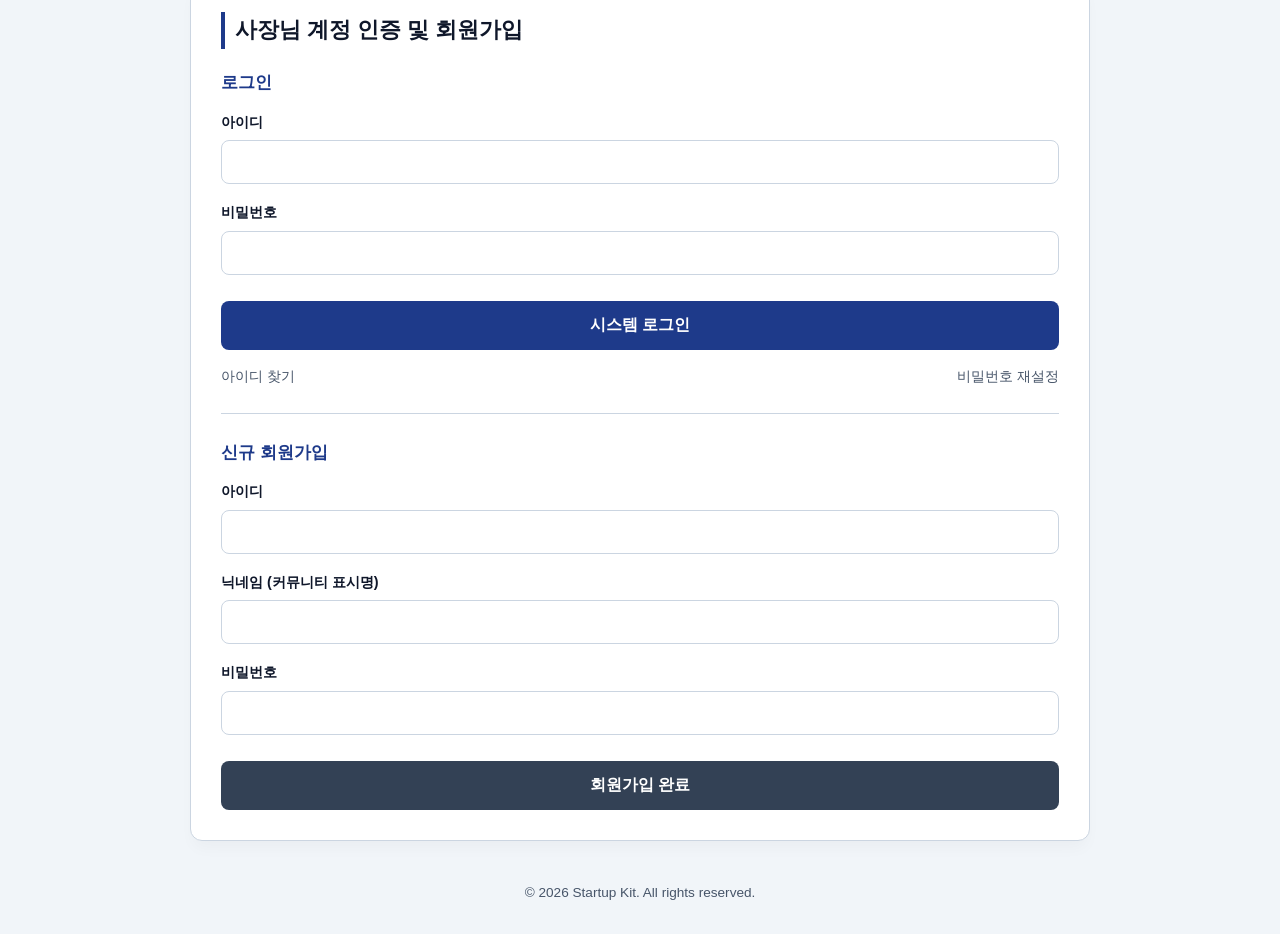
==== commit b8c7a6b4: "Add files via upload" ====
--- a/index.html
+++ b/index.html
@@ -3,443 +3,127 @@
 <head>
     <meta charset="UTF-8">
     <meta name="viewport" content="width=device-width, initial-scale=1.0">
-    <title>Startup Kit - 사장님을 위한 실무 툴킷 & 커뮤니티</title>
-    
-    <!-- 구글 애드센스 연동 스크립트 -->
+    <title>Startup Kit - 대한민국 사장님을 위한 실무 비즈니스 툴킷</title>
     <script async src="https://pagead2.googlesyndication.com/pagead/js/adsbygoogle.js?client=ca-pub-5924680090368411" crossorigin="anonymous"></script>
-    <!-- 네이버 서치어드바이저 소유권 확인 태그 -->
     <meta name="naver-site-verification" content="8bc5bc1fcde8ded1285e14e2f4ae3583fc9de1a2" />
     <meta name="google-site-verification" content="google2d5b738d552dc5df.html">
-
-    <style>
-        :root {
-            --primary: #2563eb;
-            --primary-hover: #1d4ed8;
-            --bg-color: #f8fafc;
-            --card-bg: #ffffff;
-            --text-main: #1e293b;
-            --text-sub: #64748b;
-            --border: #e2e8f0;
-        }
-        * { box-sizing: border-box; margin: 0; padding: 0; font-family: 'Apple SD Gothic Neo', 'Malgun Gothic', sans-serif; }
-        body { background-color: var(--bg-color); color: var(--text-main); line-height: 1.6; padding: 20px; }
-        .container { max-width: 850px; margin: 0 auto; }
-        
-        header { display: flex; justify-content: space-between; align-items: center; margin-bottom: 20px; background: #fff; padding: 15px 20px; border-radius: 12px; border: 1px solid var(--border); }
-        header h1 { font-size: 1.5rem; color: var(--primary); }
-        .user-panel { font-size: 0.9rem; color: var(--text-sub); display: flex; gap: 10px; align-items: center; }
-        .user-panel button { padding: 6px 12px; font-size: 0.85rem; border: 1px solid var(--border); background: #f1f5f9; border-radius: 6px; cursor: pointer; }
-
-        /* 탭 메뉴 스타일 */
-        .tabs { display: flex; gap: 6px; margin-bottom: 20px; border-bottom: 2px solid var(--border); padding-bottom: 10px; overflow-x: auto; }
-        .tab-btn { background: #e2e8f0; border: none; padding: 10px 14px; font-size: 0.9rem; font-weight: bold; border-radius: 8px; cursor: pointer; color: var(--text-sub); white-space: nowrap; transition: all 0.2s; }
-        .tab-btn.active { background: var(--primary); color: #ffffff; }
-
-        /* 카드 스타일 */
-        .card { background: var(--card-bg); border: 1px solid var(--border); border-radius: 12px; padding: 24px; box-shadow: 0 4px 6px -1px rgba(0,0,0,0.05); display: none; margin-bottom: 20px; }
-        .card.active { display: block; }
-        
-        h2 { font-size: 1.2rem; margin-bottom: 16px; color: var(--text-main); border-left: 4px solid var(--primary); padding-left: 8px; }
-        
-        .input-group { margin-bottom: 14px; }
-        label { display: block; font-size: 0.85rem; font-weight: 600; margin-bottom: 4px; color: var(--text-main); }
-        input, select, textarea { width: 100%; padding: 10px; border: 1px solid var(--border); border-radius: 8px; font-size: 0.95rem; background: #fff; }
-        textarea { resize: vertical; height: 120px; }
-        input:focus, textarea:focus { outline: none; border-color: var(--primary); box-shadow: 0 0 0 3px rgba(37,99,235,0.1); }
-        
-        .btn-action { width: 100%; background: var(--primary); color: #fff; border: none; padding: 12px; font-size: 1rem; font-weight: bold; border-radius: 8px; cursor: pointer; margin-top: 10px; transition: background 0.2s; }
-        .btn-action:hover { background: var(--primary-hover); }
-
-        .result-box { margin-top: 20px; background: #f1f5f9; border-radius: 8px; padding: 14px; border: 1px solid #cbd5e1; }
-        .result-item { display: flex; justify-content: space-between; margin-bottom: 6px; font-size: 0.9rem; }
-        .result-item span:last-child { font-weight: bold; }
-        .total-row { border-top: 1px solid #cbd5e1; padding-top: 6px; margin-top: 6px; font-size: 1rem; font-weight: bold; color: #0f172a; }
-
-        /* 커뮤니티 및 게시판 스타일 */
-        .post-list { list-style: none; margin-top: 15px; }
-        .post-item { padding: 12px; border-bottom: 1px solid var(--border); cursor: pointer; transition: background 0.1s; }
-        .post-item:hover { background: #f8fafc; border-radius: 6px; }
-        .post-title { font-weight: bold; font-size: 1rem; color: var(--text-main); }
-        .post-meta { font-size: 0.8rem; color: var(--text-sub); margin-top: 4px; }
-        .post-detail { background: #fff; padding: 15px; border: 1px solid var(--border); border-radius: 8px; margin-top: 15px; }
-
-        footer { text-align: center; margin-top: 30px; font-size: 0.85rem; color: var(--text-sub); }
-    </style>
+    <link rel="stylesheet" href="style.css">
 </head>
 <body>
-
 <div class="container">
     <header>
         <div>
             <h1>Startup Kit</h1>
-            <p style="font-size:0.85rem; color:#64748b;">사장님들을 위한 실무 툴킷 & 커뮤니티</p>
+            <p style="font-size:0.85rem; color:var(--text-sub);">실무 데이터 기반 비즈니스 인사이트 플랫폼</p>
         </div>
         <div class="user-panel" id="user-panel">
-            <span id="welcome-msg">로그인이 필요합니다</span>
-            <button onclick="switchTab(3)" id="login-nav-btn">로그인 / 가입</button>
+            <span id="welcome-msg">인증 필요</span>
+            <a href="index.html#auth" id="auth-link-btn">로그인/가입</a>
+            <button id="logout-btn" style="display:none; background:#ef4444; color:#fff; border:none;" onclick="handleLogout()">로그아웃</button>
         </div>
     </header>
 
-    <!-- 탭 네비게이션 -->
-    <div class="tabs">
-        <button class="tab-btn active" onclick="switchTab(0)">세금 계산기</button>
-        <button class="tab-btn" onclick="switchTab(1)">인건비 계산기</button>
-        <button class="tab-btn" onclick="switchTab(2)">지분 희석</button>
-        <button class="tab-btn" onclick="switchTab(4)">정보/커뮤니티</button>
-        <button class="tab-btn" onclick="switchTab(3)" id="auth-tab-btn">계정</button>
+    <div class="nav-bar">
+        <a href="index.html" class="nav-btn active">실무 계산기</a>
+        <a href="community.html" class="nav-btn">정보 & 커뮤니티</a>
+        <a href="index.html#auth" class="nav-btn" id="nav-auth-btn">계정 관리</a>
     </div>
 
-    <!-- 1. 과세 비교 계산기 -->
-    <div class="card active" id="card-0">
-        <h2>간이과세자 vs 일반과세자 유리함 판정</h2>
-        <div class="input-group">
-            <label>연간 예상 매출액 (공급대가, 부가세 포함)</label>
-            <input type="number" id="v_sales" value="80000000">
-        </div>
-        <div class="input-group">
-            <label>연간 매입액 (증빙 기준)</label>
-            <input type="number" id="v_purchase" value="30000000">
-        </div>
-        <div class="input-group">
-            <label>업종 선택</label>
-            <select id="v_industry">
-                <option value="0.1">소매업, 음식점업 등 (부가가치율 10%)</option>
-                <option value="0.2">제조업, 숙박업 등 (부가가치율 20%)</option>
-                <option value="0.4">서비스업, 부동산임대업 등 (부가가치율 40%)</option>
-            </select>
-        </div>
-        <button class="btn-action" onclick="calcTax()">비교하기</button>
+    <div class="card">
+        <h2>간이과세자 vs 일반과세자 정밀 비교</h2>
+        <div class="input-group"><label>연간 예상 매출액 (공급대가, 부가세 포함)</label><input type="number" id="v_sales" value="80000000"></div>
+        <div class="input-group"><label>연간 매입액 (적격증빙 기준)</label><input type="number" id="v_purchase" value="30000000"></div>
+        <div class="input-group"><label>업종 선택</label><select id="v_industry"><option value="0.1">소매업, 음식점업 등 (부가가치율 10%)</option><option value="0.2">제조업, 숙박업 등 (부가가치율 20%)</option><option value="0.4">서비스업, 부동산임대업 등 (부가가치율 40%)</option></select></div>
+        <button class="btn-action" onclick="calcTax()">세금 유불리 분석 실행</button>
         <div class="result-box" id="tax-result" style="display:none;">
-            <h3>📊 예상 부가가치세 비교 결과</h3>
-            <div class="result-item"><span>간이과세자 납부세액:</span> <span id="res_gani">-</span></div>
-            <div class="result-item"><span>일반과세자 납부세액:</span> <span id="res_general">-</span></div>
+            <h3>📊 부가가치세 시뮬레이션 결과</h3>
+            <div class="result-item"><span>간이과세자 예상 납부세액:</span> <span id="res_gani">-</span></div>
+            <div class="result-item"><span>일반과세자 예상 납부세액:</span> <span id="res_general">-</span></div>
             <div class="total-row" id="res_winner">-</div>
         </div>
     </div>
 
-    <!-- 2. 인건비 계산기 -->
-    <div class="card" id="card-1">
-        <h2>직원 4대보험 및 사장님 총지출 계산기</h2>
-        <div class="input-group">
-            <label>직원 월 기본급 (세전)</label>
-            <input type="number" id="p_salary" value="3000000">
-        </div>
-        <div class="input-group">
-            <label>비과세 급여액 (식대 등)</label>
-            <input type="number" id="p_taxfree" value="200000">
-        </div>
-        <button class="btn-action" onclick="calcLabor()">인건비 계산하기</button>
+    <div class="card">
+        <h2>직원 4대보험 및 사업주 총지출 시뮬레이터</h2>
+        <div class="input-group"><label>직원 월 기본급 (세전)</label><input type="number" id="p_salary" value="3000000"></div>
+        <div class="input-group"><label>비과세 급여액 (식대 등)</label><input type="number" id="p_taxfree" value="200000"></div>
+        <button class="btn-action" onclick="calcLabor()">인건비 및 총지출 분석</button>
         <div class="result-box" id="labor-result" style="display:none;">
-            <h3>💰 월 실제 지출 및 실수령액 분석</h3>
+            <h3>💰 월 재무 지출 분석 리포트</h3>
             <div class="result-item"><span>근로자 공제액 총합:</span> <span id="l_worker_deduct">-</span></div>
             <div class="result-item" style="color: var(--primary);"><span>직원 실제 실수령액:</span> <span id="l_net_pay">-</span></div>
-            <hr style="border:0; border-top:1px dashed #cbd5e1; margin:8px 0;">
+            <hr style="border:0; border-top:1px dashed var(--border); margin:8px 0;">
             <div class="result-item"><span>사업주 부담 4대보험 총합:</span> <span id="l_boss_insurance">-</span></div>
             <div class="total-row" id="l_total_expense">-</div>
         </div>
     </div>
 
-    <!-- 3. 지분 희석 계산기 -->
-    <div class="card" id="card-2">
-        <h2>동업자 지분 및 투자금 희석 시뮬레이터</h2>
-        <div class="input-group">
-            <label>내 초기 지분율 (%)</label>
-            <input type="number" id="s_my_share" value="70">
-        </div>
-        <div class="input-group">
-            <label>동업자 초기 지분율 (%)</label>
-            <input type="number" id="s_partner_share" value="30">
-        </div>
-        <div class="input-group">
-            <label>외부 투자 유치로 새로 발행할 지분 비율 (%)</label>
-            <input type="number" id="s_invest_share" value="20">
-        </div>
-        <button class="btn-action" onclick="calcDilution()">지분 희석 계산하기</button>
+    <div class="card">
+        <h2>동업자 지분 및 투자 유치 희석 시뮬레이터</h2>
+        <div class="input-group"><label>본인 초기 지분율 (%)</label><input type="number" id="s_my_share" value="70"></div>
+        <div class="input-group"><label>동업자 초기 지분율 (%)</label><input type="number" id="s_partner_share" value="30"></div>
+        <div class="input-group"><label>외부 투자 유치로 발행할 신주 비율 (%)</label><input type="number" id="s_invest_share" value="20"></div>
+        <button class="btn-action" onclick="calcDilution()">지분 구조 변화 시뮬레이션</button>
         <div class="result-box" id="dilution-result" style="display:none;">
-            <h3>🤝 투자 유치 후 최종 지분 구조</h3>
-            <div class="result-item"><span>내 최종 지분율:</span> <span id="d_my_final">-</span></div>
+            <h3>🤝 투자 유치 후 최종 지분 배분</h3>
+            <div class="result-item"><span>본인 최종 지분율:</span> <span id="d_my_final">-</span></div>
             <div class="result-item"><span>동업자 최종 지분율:</span> <span id="d_partner_final">-</span></div>
-            <div class="result-item"><span>외부 투자자 최종 지분율:</span> <span id="d_invest_final">-</span></div>
+            <div class="result-item"><span>외부 투자자 지분율:</span> <span id="d_invest_final">-</span></div>
         </div>
     </div>
 
-    <!-- 4. 로그인 및 회원가입 탭 -->
-    <div class="card" id="card-3">
-        <h2>회원 인증 / 가입</h2>
+    <div class="card" id="auth">
+        <h2>사장님 계정 인증 및 회원가입</h2>
         <div id="auth-forms">
-            <div style="margin-bottom: 20px;">
-                <h3 style="font-size:1rem; margin-bottom:10px; color:var(--primary);">로그인</h3>
+            <div style="margin-bottom: 25px;">
+                <h3 style="font-size:1.05rem; margin-bottom:12px; color:var(--primary);">로그인</h3>
                 <div class="input-group"><label>아이디</label><input type="text" id="login_id"></div>
                 <div class="input-group"><label>비밀번호</label><input type="password" id="login_pw"></div>
-                <button class="btn-action" onclick="handleLogin()">로그인하기</button>
+                <button class="btn-action" onclick="handleLogin()">시스템 로그인</button>
+                <div class="auth-links">
+                    <a onclick="openFindModal('id')">아이디 찾기</a>
+                    <a onclick="openFindModal('pw')">비밀번호 재설정</a>
+                </div>
             </div>
-            <hr style="border:0; border-top:1px solid var(--border); margin:20px 0;">
+            <hr style="border:0; border-top:1px solid var(--border); margin:25px 0;">
             <div>
-                <h3 style="font-size:1rem; margin-bottom:10px; color:var(--primary);">회원가입</h3>
-                <div class="input-group"><label>사용할 아이디</label><input type="text" id="reg_id"></div>
-                <div class="input-group"><label>닉네임 (커뮤니티 표시용)</label><input type="text" id="reg_nick"></div>
+                <h3 style="font-size:1.05rem; margin-bottom:12px; color:var(--primary);">신규 회원가입</h3>
+                <div class="input-group"><label>아이디</label><input type="text" id="reg_id"></div>
+                <div class="input-group"><label>닉네임 (커뮤니티 표시명)</label><input type="text" id="reg_nick"></div>
                 <div class="input-group"><label>비밀번호</label><input type="password" id="reg_pw"></div>
-                <button class="btn-action" style="background:#0f172a;" onclick="handleRegister()">회원가입 하기</button>
+                <button class="btn-action" style="background:#334155;" onclick="handleRegister()">회원가입 완료</button>
             </div>
         </div>
         <div id="auth-status" style="display:none; text-align:center; padding: 20px;">
-            <p id="logged-user-info" style="font-weight:bold; margin-bottom:15px;"></p>
-            <button class="btn-action" style="background:#ef4444;" onclick="handleLogout()">로그아웃</button>
+            <p id="logged-user-info" style="font-weight:bold; font-size:1.1rem; margin-bottom:15px;"></p>
+            <p id="admin-notice" style="color:var(--accent); font-size:0.9rem; margin-bottom:15px; display:none;">⭐ [관리자 권한 부여됨: 공식 정보글 작성 및 공지 등록 가능]</p>
+            <button class="btn-action" style="background:#ef4444; width:auto; padding:10px 25px;" onclick="handleLogout()">안전하게 로그아웃</button>
         </div>
     </div>
 
-    <!-- 5. 정보 및 커뮤니티 탭 -->
-    <div class="card" id="card-4">
-        <h2>사장님 정보 & 소통 커뮤니티</h2>
-        <div style="display:flex; justify-content:space-between; align-items:center; margin-bottom:15px;">
-            <p style="font-size:0.85rem; color:var(--text-sub);">실무 노하우 글을 읽고 자유롭게 소통해보세요.</p>
-            <button class="btn-action" style="width:auto; padding:8px 14px; margin-top:0;" onclick="showWriteForm()">글쓰기</button>
-        </div>
-
-        <!-- 글 작성 영역 (숨김 처리) -->
-        <div id="write-section" style="display:none; background:#f1f5f9; padding:15px; border-radius:8px; margin-bottom:15px;">
-            <h3 style="font-size:0.95rem; margin-bottom:10px; color:var(--primary);">새 글 작성하기</h3>
-            <div class="input-group"><label>제목</label><input type="text" id="post_title" placeholder="제목을 입력하세요"></div>
-            <div class="input-group"><label>내용</label><textarea id="post_content" placeholder="정보나 고민을 공유해주세요"></textarea></div>
-            <button class="btn-action" onclick="savePost()">등록하기</button>
-        </div>
-
-        <!-- 게시글 목록 -->
-        <div id="post-list-container">
-            <ul class="post-list" id="post-ul"></ul>
-        </div>
-
-        <!-- 게시글 상세 보기 영역 -->
-        <div id="post-detail-view" style="display:none;">
-            <button onclick="backToList()" style="padding:6px 12px; font-size:0.8rem; background:#e2e8f0; border:none; border-radius:4px; cursor:pointer; margin-bottom:10px;">← 목록으로</button>
-            <div class="post-detail">
-                <h3 id="detail-title" style="font-size:1.1rem; color:var(--primary); margin-bottom:8px;"></h3>
-                <p id="detail-meta" style="font-size:0.8rem; color:var(--text-sub); border-bottom:1px solid var(--border); padding-bottom:8px; margin-bottom:12px;"></p>
-                <div id="detail-content" style="font-size:0.95rem; white-space: pre-line;"></div>
+    <div class="modal-overlay" id="findModal">
+        <div class="modal-card">
+            <h3 id="modal-title">아이디 찾기</h3>
+            <div id="find-id-section">
+                <p style="font-size:0.85rem; color:var(--text-sub); margin-bottom:10px;">가입 시 등록하신 닉네임을 입력하시면 아이디를 찾아드립니다.</p>
+                <div class="input-group"><label>가입 닉네임</label><input type="text" id="find_nick_input"></div>
+                <button class="btn-action" onclick="executeFindId()">아이디 확인</button>
+                <p id="result_found_id" style="margin-top:12px; font-weight:bold; color:var(--primary); text-align:center;"></p>
             </div>
+            <div id="find-pw-section" style="display:none;">
+                <p style="font-size:0.85rem; color:var(--text-sub); margin-bottom:10px;">아이디와 닉네임이 일치하면 새로운 비밀번호로 즉시 재설정합니다.</p>
+                <div class="input-group"><label>아이디</label><input type="text" id="find_pw_id"></div>
+                <div class="input-group"><label>닉네임</label><input type="text" id="find_pw_nick"></div>
+                <div class="input-group"><label>새 비밀번호</label><input type="password" id="new_pw_input"></div>
+                <button class="btn-action" onclick="executeResetPw()">비밀번호 재설정</button>
+                <p id="result_found_pw" style="margin-top:12px; font-weight:bold; color:var(--primary); text-align:center;"></p>
+            </div>
+            <button class="modal-close" onclick="closeFindModal()">닫기</button>
         </div>
     </div>
 
-    <footer>
-        <p>&copy; 2026 Startup Kit. All rights reserved.</p>
-    </footer>
+    <footer><p>&copy; 2026 Startup Kit. All rights reserved.</p></footer>
 </div>
-
-<script>
-    // 초기화 및 로컬스토리지 연동 샘플 데이터 설정
-    document.addEventListener("DOMContentLoaded", () => {
-        initDefaultPosts();
-        checkLoginState();
-        loadPosts();
-    });
-
-    function switchTab(index) {
-        const cards = document.querySelectorAll('.card');
-        const buttons = document.querySelectorAll('.tab-btn');
-        cards.forEach((card, i) => {
-            if (i === index) { card.classList.add('active'); } 
-            else { card.classList.remove('active'); }
-        });
-        buttons.forEach((btn, i) => {
-            if (i === index) { btn.classList.add('active'); } 
-            else { btn.classList.remove('active'); }
-        });
-        document.getElementById('post-detail-view').style.display = 'none';
-        document.getElementById('post-list-container').style.display = 'block';
-    }
-
-    // --- 회원가입 및 로그인 시스템 (로컬스토리지 기반) ---
-    function handleRegister() {
-        const id = document.getElementById('reg_id').value.trim();
-        const nick = document.getElementById('reg_nick').value.trim();
-        const pw = document.getElementById('reg_pw').value.trim();
-        if(!id || !nick || !pw) { alert('모든 항목을 입력해주세요.'); return; }
-        
-        let users = JSON.parse(localStorage.getItem('startup_users') || '{}');
-        if(users[id]) { alert('이미 존재하는 아이디입니다.'); return; }
-
-        users[id] = { pw, nick };
-        localStorage.setItem('startup_users', JSON.stringify(users));
-        alert('회원가입 완료! 로그인해 주세요.');
-        document.getElementById('reg_id').value = '';
-        document.getElementById('reg_nick').value = '';
-        document.getElementById('reg_pw').value = '';
-    }
-
-    function handleLogin() {
-        const id = document.getElementById('login_id').value.trim();
-        const pw = document.getElementById('login_pw').value.trim();
-        let users = JSON.parse(localStorage.getItem('startup_users') || '{}');
-
-        if(!users[id] || users[id].pw !== pw) { alert('아이디 또는 비밀번호가 일치하지 않습니다.'); return; }
-
-        localStorage.setItem('startup_logged_user', JSON.stringify({ id, nick: users[id].nick }));
-        alert(`${users[id].nick}님 환영합니다!`);
-        checkLoginState();
-        switchTab(0);
-    }
-
-    function handleLogout() {
-        localStorage.removeItem('startup_logged_user');
-        checkLoginState();
-        alert('로그아웃되었습니다.');
-    }
-
-    function checkLoginState() {
-        const logged = JSON.parse(localStorage.getItem('startup_logged_user'));
-        const welcomeMsg = document.getElementById('welcome-msg');
-        const loginNavBtn = document.getElementById('login-nav-btn');
-        const authForms = document.getElementById('auth-forms');
-        const authStatus = document.getElementById('auth-status');
-        const loggedUserInfo = document.getElementById('logged-user-info');
-
-        if(logged) {
-            welcomeMsg.innerText = `${logged.nick} 님`;
-            loginNavBtn.style.display = 'none';
-            authForms.style.display = 'none';
-            authStatus.style.display = 'block';
-            loggedUserInfo.innerText = `현재 접속 계정: ${logged.nick} (${logged.id}) 형님`;
-        } else {
-            welcomeMsg.innerText = '로그인이 필요합니다';
-            loginNavBtn.style.display = 'inline-block';
-            authForms.style.display = 'block';
-            authStatus.style.display = 'none';
-        }
-    }
-
-    // --- 커뮤니티 및 정보글 시스템 ---
-    function initDefaultPosts() {
-        if(!localStorage.getItem('startup_posts')) {
-            const defaultPosts = [
-                {
-                    id: 1,
-                    title: '[필독] 초기 창업 패키지 및 세무사 활용 꿀팁 총정리',
-                    nick: '관리자',
-                    date: '2026-09-06',
-                    content: '안녕하세요! 사장님들을 위한 필수 가이드입니다. 초기에는 간이과세자로 시작해 매출 추이를 보고 전환하는 것이 유리하며, 기장료는 홈택스 셀프 신고로 아낄 수 있습니다.'
-                },
-                {
-                    id: 2,
-                    title: '직원 채용 시 4대보험 부담금 줄이는 방법 공유합니다',
-                    nick: '베테랑사장',
-                    date: '2026-09-06',
-                    content: '식대 등 비과세 급여 항목을 급여 명세서에 잘 분리해 두어야 사업주 부담 4대보험료를 절감할 수 있습니다. 위 인건비 계산기를 활용해 보세요!'
-                }
-            ];
-            localStorage.setItem('startup_posts', JSON.stringify(defaultPosts));
-        }
-    }
-
-    function loadPosts() {
-        const posts = JSON.parse(localStorage.getItem('startup_posts') || '[]');
-        const ul = document.getElementById('post-ul');
-        ul.innerHTML = '';
-        posts.forEach(post => {
-            const li = document.createElement('li');
-            li.className = 'post-item';
-            li.innerHTML = `
-                <div class="post-title">${post.title}</div>
-                <div class="post-meta">작성자: ${post.nick} | 등록일: ${post.date}</div>
-            `;
-            li.onclick = () => viewPost(post.id);
-            ul.appendChild(li);
-        });
-    }
-
-    function showWriteForm() {
-        const logged = JSON.parse(localStorage.getItem('startup_logged_user'));
-        if(!logged) { alert('글을 작성하려면 로그인이 필요합니다!'); switchTab(3); return; }
-        const writeSec = document.getElementById('write-section');
-        writeSec.style.display = writeSec.style.display === 'none' ? 'block' : 'none';
-    }
-
-    function savePost() {
-        const logged = JSON.parse(localStorage.getItem('startup_logged_user'));
-        if(!logged) { alert('로그인이 만료되었거나 필요합니다.'); return; }
-
-        const title = document.getElementById('post_title').value.trim();
-        const content = document.getElementById('post_content').value.trim();
-        if(!title || !content) { alert('제목과 내용을 모두 입력해주세요.'); return; }
-
-        let posts = JSON.parse(localStorage.getItem('startup_posts') || '[]');
-        const newPost = {
-            id: Date.now(),
-            title,
-            nick: logged.nick,
-            date: new Date().toISOString().slice(0, 10),
-            content
-        };
-
-        posts.unshift(newPost);
-        localStorage.setItem('startup_posts', JSON.stringify(posts));
-        document.getElementById('post_title').value = '';
-        document.getElementById('post_content').value = '';
-        document.getElementById('write-section').style.display = 'none';
-        loadPosts();
-    }
-
-    function viewPost(id) {
-        const posts = JSON.parse(localStorage.getItem('startup_posts') || '[]');
-        const post = posts.find(p => p.id === id);
-        if(!post) return;
-
-        document.getElementById('detail-title').innerText = post.title;
-        document.getElementById('detail-meta').innerText = `작성자: ${post.nick} | 작성일: ${post.date}`;
-        document.getElementById('detail-content').innerText = post.content;
-
-        document.getElementById('post-list-container').style.display = 'none';
-        document.getElementById('write-section').style.display = 'none';
-        document.getElementById('post-detail-view').style.display = 'block';
-    }
-
-    function backToList() {
-        document.getElementById('post-detail-view').style.display = 'none';
-        document.getElementById('post-list-container').style.display = 'block';
-    }
-
-    // --- 기존 계산기 로직들 ---
-    function calcTax() {
-        const sales = parseFloat(document.getElementById('v_sales').value) || 0;
-        const purchase = parseFloat(document.getElementById('v_purchase').value) || 0;
-        const valueRate = parseFloat(document.getElementById('v_industry').value);
-        const ganiTax = Math.max(0, (sales * valueRate * 0.1) - (purchase * 0.1 * valueRate));
-        const generalTax = Math.max(0, (sales * 0.1) - (purchase * 0.1));
-
-        document.getElementById('res_gani').innerText = Math.round(ganiTax).toLocaleString() + ' 원';
-        document.getElementById('res_general').innerText = Math.round(generalTax).toLocaleString() + ' 원';
-        const diff = Math.abs(ganiTax - generalTax).toLocaleString();
-        document.getElementById('res_winner').innerText = ganiTax < generalTax ? `👉 간이과세자가 약 ${diff} 원 더 유리합니다!` : `👉 일반과세자가 약 ${diff} 원 더 유리합니다!`;
-        document.getElementById('tax-result').style.display = 'block';
-    }
-
-    function calcLabor() {
-        const salary = parseFloat(document.getElementById('p_salary').value) || 0;
-        const taxFree = parseFloat(document.getElementById('p_taxfree').value) || 0;
-        const taxable = Math.max(0, salary - taxFree);
-        const workerDeduct = Math.round(taxable * 0.09);
-        const netPay = salary - workerDeduct;
-        const bossInsurance = Math.round(taxable * 0.1015 + salary * 0.01);
-        const totalExpense = salary + bossInsurance;
-
-        document.getElementById('l_worker_deduct').innerText = workerDeduct.toLocaleString() + ' 원';
-        document.getElementById('l_net_pay').innerText = netPay.toLocaleString() + ' 원';
-        document.getElementById('l_boss_insurance').innerText = bossInsurance.toLocaleString() + ' 원';
-        document.getElementById('l_total_expense').innerText = `💡 사장님 최종 월 총지출: ${totalExpense.toLocaleString()} 원`;
-        document.getElementById('labor-result').style.display = 'block';
-    }
-
-    function calcDilution() {
-        const myShare = parseFloat(document.getElementById('s_my_share').value) || 0;
-        const partnerShare = parseFloat(document.getElementById('s_partner_share').value) || 0;
-        const investShare = parseFloat(document.getElementById('s_invest_share').value) || 0;
-        const dilutionFactor = (100 - investShare) / 100;
-
-        document.getElementById('d_my_final').innerText = (myShare * dilutionFactor).toFixed(2) + ' %';
-        document.getElementById('d_partner_final').innerText = (partnerShare * dilutionFactor).toFixed(2) + ' %';
-        document.getElementById('d_invest_final').innerText = investShare.toFixed(2) + ' %';
-        document.getElementById('dilution-result').style.display = 'block';
-    }
-</script>
-
+<script src="script.js"></script>
 </body>
-</html>
+</html>
--- a/style.css
+++ b/style.css
@@ -0,0 +1,57 @@
+:root {
+    --primary: #1e3a8a;
+    --primary-hover: #1e40af;
+    --accent: #d97706;
+    --bg-color: #f1f5f9;
+    --card-bg: #ffffff;
+    --text-main: #0f172a;
+    --text-sub: #475569;
+    --border: #cbd5e1;
+}
+* { box-sizing: border-box; margin: 0; padding: 0; font-family: 'Apple SD Gothic Neo', 'Malgun Gothic', sans-serif; }
+body { background-color: var(--bg-color); color: var(--text-main); line-height: 1.7; padding: 30px 20px; }
+.container { max-width: 900px; margin: 0 auto; }
+
+header { display: flex; justify-content: space-between; align-items: center; margin-bottom: 25px; background: #fff; padding: 20px 25px; border-radius: 12px; border: 1px solid var(--border); box-shadow: 0 4px 6px -1px rgba(0,0,0,0.02); }
+header h1 { font-size: 1.6rem; color: var(--primary); font-weight: 800; letter-spacing: -0.5px; }
+.user-panel { font-size: 0.9rem; color: var(--text-sub); display: flex; gap: 12px; align-items: center; }
+.user-panel button, .user-panel a { padding: 8px 14px; font-size: 0.85rem; border: 1px solid var(--border); background: #f8fafc; border-radius: 6px; cursor: pointer; text-decoration: none; color: var(--text-main); font-weight: 600; }
+
+.nav-bar { display: flex; gap: 8px; margin-bottom: 25px; border-bottom: 2px solid var(--border); padding-bottom: 12px; overflow-x: auto; }
+.nav-btn { background: #e2e8f0; border: none; padding: 10px 18px; font-size: 0.95rem; font-weight: 700; border-radius: 8px; cursor: pointer; color: var(--text-sub); text-decoration: none; display: inline-block; transition: all 0.2s; }
+.nav-btn.active { background: var(--primary); color: #ffffff; }
+
+.card { background: var(--card-bg); border: 1px solid var(--border); border-radius: 12px; padding: 30px; box-shadow: 0 10px 15px -3px rgba(0,0,0,0.03); margin-bottom: 25px; }
+h2 { font-size: 1.35rem; margin-bottom: 20px; color: var(--text-main); border-left: 4px solid var(--primary); padding-left: 10px; font-weight: 700; }
+
+.input-group { margin-bottom: 16px; }
+label { display: block; font-size: 0.9rem; font-weight: 700; margin-bottom: 6px; color: var(--text-main); }
+input, select, textarea { width: 100%; padding: 12px; border: 1px solid var(--border); border-radius: 8px; font-size: 1rem; background: #fff; }
+textarea { resize: vertical; height: 140px; }
+input:focus, select:focus, textareafocus { outline: none; border-color: var(--primary); box-shadow: 0 0 0 3px rgba(30,58,138,0.1); }
+
+.btn-action { width: 100%; background: var(--primary); color: #fff; border: none; padding: 14px; font-size: 1rem; font-weight: bold; border-radius: 8px; cursor: pointer; margin-top: 10px; transition: background 0.2s; }
+.btn-action:hover { background: var(--primary-hover); }
+
+.result-box { margin-top: 25px; background: #f8fafc; border-radius: 8px; padding: 18px; border: 1px solid var(--border); }
+.result-item { display: flex; justify-content: space-between; margin-bottom: 8px; font-size: 0.95rem; }
+.result-item span:last-child { font-weight: bold; }
+.total-row { border-top: 1px solid var(--border); padding-top: 10px; margin-top: 10px; font-size: 1.05rem; font-weight: bold; color: var(--primary); }
+
+.post-list { list-style: none; margin-top: 15px; }
+.post-item { padding: 16px; border-bottom: 1px solid var(--border); cursor: pointer; transition: background 0.1s; display: flex; justify-content: space-between; align-items: center; }
+.post-item:hover { background: #f8fafc; border-radius: 8px; }
+.post-title { font-weight: bold; font-size: 1.05rem; color: var(--text-main); }
+.post-meta { font-size: 0.85rem; color: var(--text-sub); }
+.post-detail { background: #fff; padding: 25px; border: 1px solid var(--border); border-radius: 8px; margin-top: 15px; }
+
+.auth-links { display: flex; justify-content: space-between; margin-top: 15px; font-size: 0.85rem; }
+.auth-links a { color: var(--text-sub); text-decoration: none; cursor: pointer; }
+.auth-links a:hover { color: var(--primary); text-decoration: underline; }
+
+.modal-overlay { display: none; position: fixed; top: 0; left: 0; width: 100%; height: 100%; background: rgba(0,0,0,0.5); justify-content: center; align-items: center; z-index: 1000; }
+.modal-card { background: #fff; padding: 25px; border-radius: 12px; width: 90%; max-width: 400px; box-shadow: 0 20px 25px -5px rgba(0,0,0,0.1); }
+.modal-card h3 { font-size: 1.1rem; margin-bottom: 15px; color: var(--primary); }
+.modal-close { background: #e2e8f0; border: none; padding: 8px 14px; border-radius: 6px; cursor: pointer; font-weight: bold; width: 100%; margin-top: 15px; }
+
+footer { text-align: center; margin-top: 40px; font-size: 0.85rem; color: var(--text-sub); }
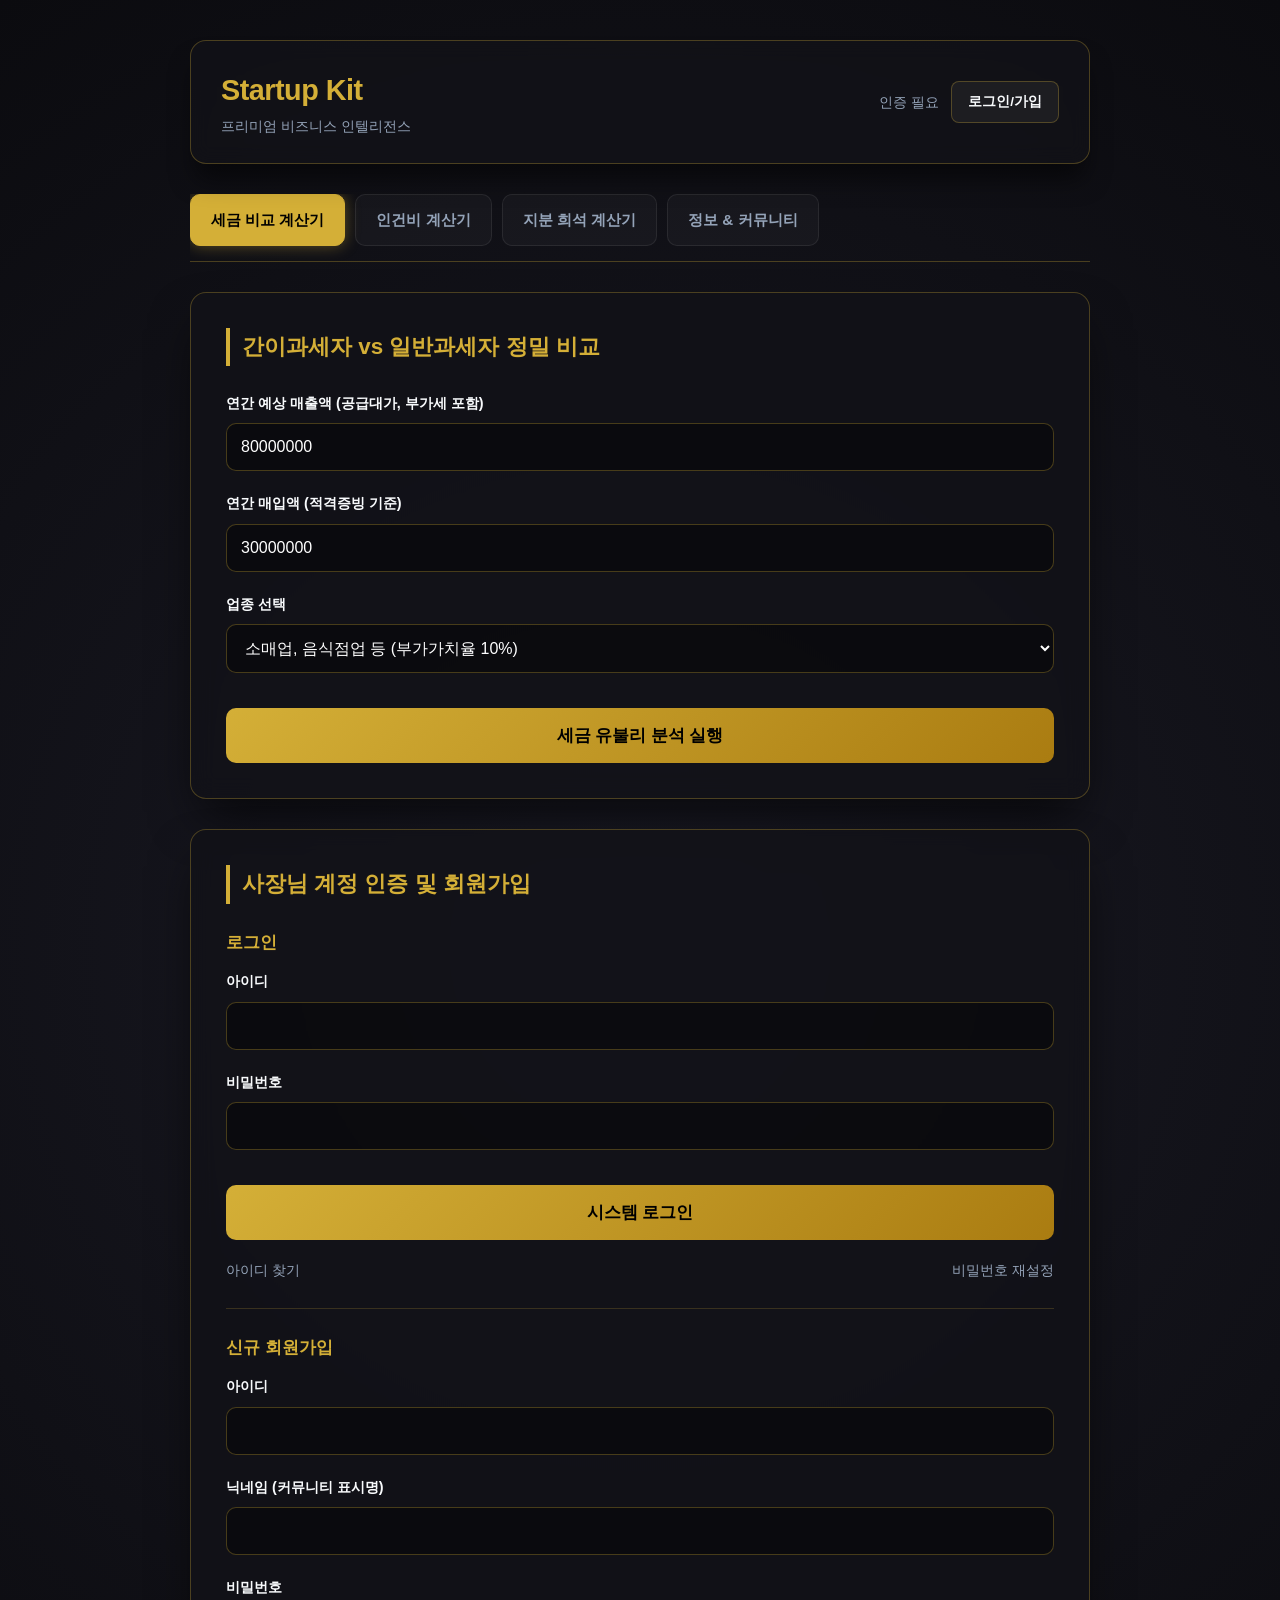
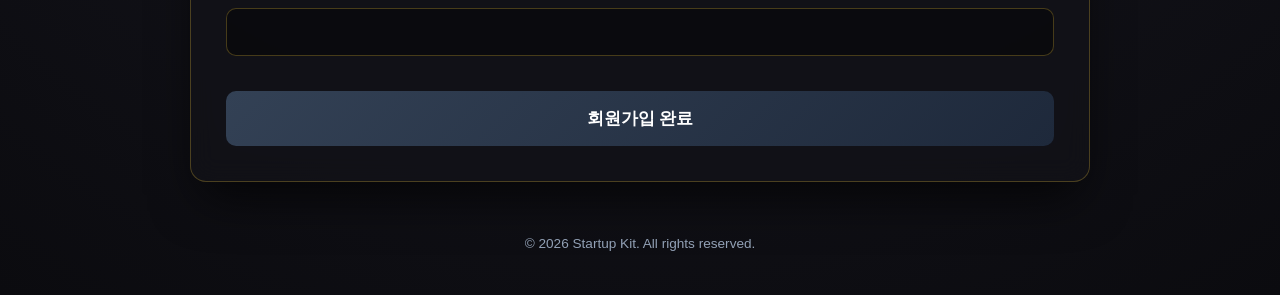
==== commit d167ec0f: "Add files via upload" ====
--- a/index.html
+++ b/index.html
@@ -1,9 +1,12 @@
 <!DOCTYPE html>
 <html lang="ko">
 <head>
+    <link rel="icon" type="image/png" href="favicon.png">
     <meta charset="UTF-8">
     <meta name="viewport" content="width=device-width, initial-scale=1.0">
-    <title>Startup Kit - 대한민국 사장님을 위한 실무 비즈니스 툴킷</title>
+    <title>Startup Kit - 프리미엄 비즈니스 툴킷</title>
+    <!-- 파비콘 설정 예시 (원하는 경우 이미지 넣고 주석 해제) -->
+    <!-- <link rel="icon" type="image/png" href="favicon.png"> -->
     <script async src="https://pagead2.googlesyndication.com/pagead/js/adsbygoogle.js?client=ca-pub-5924680090368411" crossorigin="anonymous"></script>
     <meta name="naver-site-verification" content="8bc5bc1fcde8ded1285e14e2f4ae3583fc9de1a2" />
     <meta name="google-site-verification" content="google2d5b738d552dc5df.html">
@@ -14,21 +17,24 @@
     <header>
         <div>
             <h1>Startup Kit</h1>
-            <p style="font-size:0.85rem; color:var(--text-sub);">실무 데이터 기반 비즈니스 인사이트 플랫폼</p>
+            <p style="font-size:0.85rem; color:var(--text-sub);">프리미엄 비즈니스 인텔리전스</p>
         </div>
         <div class="user-panel" id="user-panel">
             <span id="welcome-msg">인증 필요</span>
             <a href="index.html#auth" id="auth-link-btn">로그인/가입</a>
-            <button id="logout-btn" style="display:none; background:#ef4444; color:#fff; border:none;" onclick="handleLogout()">로그아웃</button>
+            <button id="logout-btn" style="display:none; background:#7f1d1d; color:#fff; border:none;" onclick="handleLogout()">로그아웃</button>
         </div>
     </header>
 
+    <!-- 탭 메뉴 (계산기별 독립 분리) -->
     <div class="nav-bar">
-        <a href="index.html" class="nav-btn active">실무 계산기</a>
+        <a href="index.html" class="nav-btn active">세금 비교 계산기</a>
+        <a href="labor.html" class="nav-btn">인건비 계산기</a>
+        <a href="dilution.html" class="nav-btn">지분 희석 계산기</a>
         <a href="community.html" class="nav-btn">정보 & 커뮤니티</a>
-        <a href="index.html#auth" class="nav-btn" id="nav-auth-btn">계정 관리</a>
     </div>
 
+    <!-- 세금 계산기 카드 단독 배치 -->
     <div class="card">
         <h2>간이과세자 vs 일반과세자 정밀 비교</h2>
         <div class="input-group"><label>연간 예상 매출액 (공급대가, 부가세 포함)</label><input type="number" id="v_sales" value="80000000"></div>
@@ -43,40 +49,12 @@
         </div>
     </div>
 
-    <div class="card">
-        <h2>직원 4대보험 및 사업주 총지출 시뮬레이터</h2>
-        <div class="input-group"><label>직원 월 기본급 (세전)</label><input type="number" id="p_salary" value="3000000"></div>
-        <div class="input-group"><label>비과세 급여액 (식대 등)</label><input type="number" id="p_taxfree" value="200000"></div>
-        <button class="btn-action" onclick="calcLabor()">인건비 및 총지출 분석</button>
-        <div class="result-box" id="labor-result" style="display:none;">
-            <h3>💰 월 재무 지출 분석 리포트</h3>
-            <div class="result-item"><span>근로자 공제액 총합:</span> <span id="l_worker_deduct">-</span></div>
-            <div class="result-item" style="color: var(--primary);"><span>직원 실제 실수령액:</span> <span id="l_net_pay">-</span></div>
-            <hr style="border:0; border-top:1px dashed var(--border); margin:8px 0;">
-            <div class="result-item"><span>사업주 부담 4대보험 총합:</span> <span id="l_boss_insurance">-</span></div>
-            <div class="total-row" id="l_total_expense">-</div>
-        </div>
-    </div>
-
-    <div class="card">
-        <h2>동업자 지분 및 투자 유치 희석 시뮬레이터</h2>
-        <div class="input-group"><label>본인 초기 지분율 (%)</label><input type="number" id="s_my_share" value="70"></div>
-        <div class="input-group"><label>동업자 초기 지분율 (%)</label><input type="number" id="s_partner_share" value="30"></div>
-        <div class="input-group"><label>외부 투자 유치로 발행할 신주 비율 (%)</label><input type="number" id="s_invest_share" value="20"></div>
-        <button class="btn-action" onclick="calcDilution()">지분 구조 변화 시뮬레이션</button>
-        <div class="result-box" id="dilution-result" style="display:none;">
-            <h3>🤝 투자 유치 후 최종 지분 배분</h3>
-            <div class="result-item"><span>본인 최종 지분율:</span> <span id="d_my_final">-</span></div>
-            <div class="result-item"><span>동업자 최종 지분율:</span> <span id="d_partner_final">-</span></div>
-            <div class="result-item"><span>외부 투자자 지분율:</span> <span id="d_invest_final">-</span></div>
-        </div>
-    </div>
-
+    <!-- 계정 관리 섹션 -->
     <div class="card" id="auth">
         <h2>사장님 계정 인증 및 회원가입</h2>
         <div id="auth-forms">
             <div style="margin-bottom: 25px;">
-                <h3 style="font-size:1.05rem; margin-bottom:12px; color:var(--primary);">로그인</h3>
+                <h3 style="font-size:1.05rem; margin-bottom:12px; color:var(--gold);">로그인</h3>
                 <div class="input-group"><label>아이디</label><input type="text" id="login_id"></div>
                 <div class="input-group"><label>비밀번호</label><input type="password" id="login_pw"></div>
                 <button class="btn-action" onclick="handleLogin()">시스템 로그인</button>
@@ -85,22 +63,23 @@
                     <a onclick="openFindModal('pw')">비밀번호 재설정</a>
                 </div>
             </div>
-            <hr style="border:0; border-top:1px solid var(--border); margin:25px 0;">
+            <hr style="border:0; border-top:1px solid rgba(212,175,55,0.2); margin:25px 0;">
             <div>
-                <h3 style="font-size:1.05rem; margin-bottom:12px; color:var(--primary);">신규 회원가입</h3>
+                <h3 style="font-size:1.05rem; margin-bottom:12px; color:var(--gold);">신규 회원가입</h3>
                 <div class="input-group"><label>아이디</label><input type="text" id="reg_id"></div>
                 <div class="input-group"><label>닉네임 (커뮤니티 표시명)</label><input type="text" id="reg_nick"></div>
                 <div class="input-group"><label>비밀번호</label><input type="password" id="reg_pw"></div>
-                <button class="btn-action" style="background:#334155;" onclick="handleRegister()">회원가입 완료</button>
+                <button class="btn-action" style="background:linear-gradient(135deg, #334155 0%, #1e293b 100%); color:#fff;" onclick="handleRegister()">회원가입 완료</button>
             </div>
         </div>
         <div id="auth-status" style="display:none; text-align:center; padding: 20px;">
-            <p id="logged-user-info" style="font-weight:bold; font-size:1.1rem; margin-bottom:15px;"></p>
-            <p id="admin-notice" style="color:var(--accent); font-size:0.9rem; margin-bottom:15px; display:none;">⭐ [관리자 권한 부여됨: 공식 정보글 작성 및 공지 등록 가능]</p>
-            <button class="btn-action" style="background:#ef4444; width:auto; padding:10px 25px;" onclick="handleLogout()">안전하게 로그아웃</button>
+            <p id="logged-user-info" style="font-weight:bold; font-size:1.1rem; margin-bottom:15px; color:#fff;"></p>
+            <p id="admin-notice" style="color:var(--gold); font-size:0.9rem; margin-bottom:15px; display:none;">⭐ [관리자 권한 부여됨: 공식 정보글 작성 및 게시물 관리 가능]</p>
+            <button class="btn-action" style="background:#7f1d1d; color:#fff; width:auto; padding:12px 30px;" onclick="handleLogout()">안전하게 로그아웃</button>
         </div>
     </div>
 
+    <!-- 아이디/비밀번호 찾기 모달 -->
     <div class="modal-overlay" id="findModal">
         <div class="modal-card">
             <h3 id="modal-title">아이디 찾기</h3>
@@ -108,7 +87,7 @@
                 <p style="font-size:0.85rem; color:var(--text-sub); margin-bottom:10px;">가입 시 등록하신 닉네임을 입력하시면 아이디를 찾아드립니다.</p>
                 <div class="input-group"><label>가입 닉네임</label><input type="text" id="find_nick_input"></div>
                 <button class="btn-action" onclick="executeFindId()">아이디 확인</button>
-                <p id="result_found_id" style="margin-top:12px; font-weight:bold; color:var(--primary); text-align:center;"></p>
+                <p id="result_found_id" style="margin-top:12px; font-weight:bold; color:var(--gold); text-align:center;"></p>
             </div>
             <div id="find-pw-section" style="display:none;">
                 <p style="font-size:0.85rem; color:var(--text-sub); margin-bottom:10px;">아이디와 닉네임이 일치하면 새로운 비밀번호로 즉시 재설정합니다.</p>
@@ -116,7 +95,7 @@
                 <div class="input-group"><label>닉네임</label><input type="text" id="find_pw_nick"></div>
                 <div class="input-group"><label>새 비밀번호</label><input type="password" id="new_pw_input"></div>
                 <button class="btn-action" onclick="executeResetPw()">비밀번호 재설정</button>
-                <p id="result_found_pw" style="margin-top:12px; font-weight:bold; color:var(--primary); text-align:center;"></p>
+                <p id="result_found_pw" style="margin-top:12px; font-weight:bold; color:var(--gold); text-align:center;"></p>
             </div>
             <button class="modal-close" onclick="closeFindModal()">닫기</button>
         </div>
--- a/style.css
+++ b/style.css
@@ -1,57 +1,91 @@
 :root {
-    --primary: #1e3a8a;
-    --primary-hover: #1e40af;
-    --accent: #d97706;
-    --bg-color: #f1f5f9;
-    --card-bg: #ffffff;
-    --text-main: #0f172a;
-    --text-sub: #475569;
-    --border: #cbd5e1;
+    --bg-dark: #0b0b0f;
+    --card-bg: rgba(18, 18, 24, 0.85);
+    --marble-border: rgba(212, 175, 55, 0.3);
+    --gold: #d4af37;
+    --gold-hover: #f3e5ab;
+    --text-main: #f8fafc;
+    --text-sub: #94a3b8;
 }
+
 * { box-sizing: border-box; margin: 0; padding: 0; font-family: 'Apple SD Gothic Neo', 'Malgun Gothic', sans-serif; }
-body { background-color: var(--bg-color); color: var(--text-main); line-height: 1.7; padding: 30px 20px; }
+body { 
+    background-color: var(--bg-dark); 
+    background-image: radial-gradient(circle at 50% 50%, #1a1a24 0%, #0b0b0f 100%);
+    color: var(--text-main); 
+    line-height: 1.7; 
+    padding: 40px 20px; 
+    min-height: 100vh;
+}
 .container { max-width: 900px; margin: 0 auto; }
 
-header { display: flex; justify-content: space-between; align-items: center; margin-bottom: 25px; background: #fff; padding: 20px 25px; border-radius: 12px; border: 1px solid var(--border); box-shadow: 0 4px 6px -1px rgba(0,0,0,0.02); }
-header h1 { font-size: 1.6rem; color: var(--primary); font-weight: 800; letter-spacing: -0.5px; }
+header { 
+    display: flex; justify-content: space-between; align-items: center; 
+    margin-bottom: 30px; background: var(--card-bg); padding: 25px 30px; 
+    border-radius: 16px; border: 1px solid var(--marble-border); 
+    box-shadow: 0 20px 25px -5px rgba(0, 0, 0, 0.5); backdrop-filter: blur(10px);
+}
+header h1 { font-size: 1.8rem; color: var(--gold); font-weight: 800; letter-spacing: -0.5px; }
 .user-panel { font-size: 0.9rem; color: var(--text-sub); display: flex; gap: 12px; align-items: center; }
-.user-panel button, .user-panel a { padding: 8px 14px; font-size: 0.85rem; border: 1px solid var(--border); background: #f8fafc; border-radius: 6px; cursor: pointer; text-decoration: none; color: var(--text-main); font-weight: 600; }
+.user-panel button, .user-panel a { 
+    padding: 8px 16px; font-size: 0.85rem; border: 1px solid var(--marble-border); 
+    background: rgba(255,255,255,0.05); border-radius: 8px; cursor: pointer; 
+    text-decoration: none; color: var(--text-main); font-weight: 600; transition: 0.2s;
+}
+.user-panel button:hover, .user-panel a:hover { border-color: var(--gold); color: var(--gold); }
 
-.nav-bar { display: flex; gap: 8px; margin-bottom: 25px; border-bottom: 2px solid var(--border); padding-bottom: 12px; overflow-x: auto; }
-.nav-btn { background: #e2e8f0; border: none; padding: 10px 18px; font-size: 0.95rem; font-weight: 700; border-radius: 8px; cursor: pointer; color: var(--text-sub); text-decoration: none; display: inline-block; transition: all 0.2s; }
-.nav-btn.active { background: var(--primary); color: #ffffff; }
+/* 네비게이션바 */
+.nav-bar { display: flex; gap: 10px; margin-bottom: 30px; border-bottom: 1px solid var(--marble-border); padding-bottom: 15px; overflow-x: auto; }
+.nav-btn { 
+    background: rgba(255,255,255,0.03); border: 1px solid rgba(255,255,255,0.08); 
+    padding: 12px 20px; font-size: 0.95rem; font-weight: 700; border-radius: 10px; 
+    cursor: pointer; color: var(--text-sub); text-decoration: none; display: inline-block; transition: all 0.2s; 
+}
+.nav-btn.active { background: var(--gold); color: #000; border-color: var(--gold); box-shadow: 0 0 15px rgba(212,175,55,0.4); }
 
-.card { background: var(--card-bg); border: 1px solid var(--border); border-radius: 12px; padding: 30px; box-shadow: 0 10px 15px -3px rgba(0,0,0,0.03); margin-bottom: 25px; }
-h2 { font-size: 1.35rem; margin-bottom: 20px; color: var(--text-main); border-left: 4px solid var(--primary); padding-left: 10px; font-weight: 700; }
+/* 카드 스타일 (대리석 질감 느낌의 다크글래스) */
+.card { 
+    background: var(--card-bg); border: 1px solid var(--marble-border); 
+    border-radius: 16px; padding: 35px; box-shadow: 0 25px 50px -12px rgba(0, 0, 0, 0.7); 
+    margin-bottom: 30px; backdrop-filter: blur(12px);
+}
+h2 { font-size: 1.4rem; margin-bottom: 25px; color: var(--gold); border-left: 4px solid var(--gold); padding-left: 12px; font-weight: 700; }
 
-.input-group { margin-bottom: 16px; }
-label { display: block; font-size: 0.9rem; font-weight: 700; margin-bottom: 6px; color: var(--text-main); }
-input, select, textarea { width: 100%; padding: 12px; border: 1px solid var(--border); border-radius: 8px; font-size: 1rem; background: #fff; }
+.input-group { margin-bottom: 20px; }
+label { display: block; font-size: 0.9rem; font-weight: 700; margin-bottom: 8px; color: var(--text-main); }
+input, select, textarea { 
+    width: 100%; padding: 14px; border: 1px solid var(--marble-border); 
+    border-radius: 10px; font-size: 1rem; background: rgba(0, 0, 0, 0.4); color: #fff; 
+}
 textarea { resize: vertical; height: 140px; }
-input:focus, select:focus, textareafocus { outline: none; border-color: var(--primary); box-shadow: 0 0 0 3px rgba(30,58,138,0.1); }
+input:focus, select:focus, textarea:focus { outline: none; border-color: var(--gold); box-shadow: 0 0 0 3px rgba(212,175,55,0.2); }
 
-.btn-action { width: 100%; background: var(--primary); color: #fff; border: none; padding: 14px; font-size: 1rem; font-weight: bold; border-radius: 8px; cursor: pointer; margin-top: 10px; transition: background 0.2s; }
-.btn-action:hover { background: var(--primary-hover); }
+.btn-action { 
+    width: 100%; background: linear-gradient(135deg, #d4af37 0%, #aa7c11 100%); 
+    color: #000; border: none; padding: 16px; font-size: 1.05rem; font-weight: 800; 
+    border-radius: 10px; cursor: pointer; margin-top: 15px; transition: 0.2s; 
+}
+.btn-action:hover { opacity: 0.9; box-shadow: 0 0 20px rgba(212,175,55,0.5); }
 
-.result-box { margin-top: 25px; background: #f8fafc; border-radius: 8px; padding: 18px; border: 1px solid var(--border); }
-.result-item { display: flex; justify-content: space-between; margin-bottom: 8px; font-size: 0.95rem; }
-.result-item span:last-child { font-weight: bold; }
-.total-row { border-top: 1px solid var(--border); padding-top: 10px; margin-top: 10px; font-size: 1.05rem; font-weight: bold; color: var(--primary); }
+.result-box { margin-top: 30px; background: rgba(0, 0, 0, 0.5); border-radius: 10px; padding: 20px; border: 1px solid var(--marble-border); }
+.result-item { display: flex; justify-content: space-between; margin-bottom: 10px; font-size: 1rem; color: var(--text-sub); }
+.result-item span:last-child { font-weight: bold; color: #fff; }
+.total-row { border-top: 1px solid var(--marble-border); padding-top: 12px; margin-top: 12px; font-size: 1.1rem; font-weight: bold; color: var(--gold); display: flex; justify-content: space-between; }
 
 .post-list { list-style: none; margin-top: 15px; }
-.post-item { padding: 16px; border-bottom: 1px solid var(--border); cursor: pointer; transition: background 0.1s; display: flex; justify-content: space-between; align-items: center; }
-.post-item:hover { background: #f8fafc; border-radius: 8px; }
-.post-title { font-weight: bold; font-size: 1.05rem; color: var(--text-main); }
-.post-meta { font-size: 0.85rem; color: var(--text-sub); }
-.post-detail { background: #fff; padding: 25px; border: 1px solid var(--border); border-radius: 8px; margin-top: 15px; }
+.post-item { padding: 18px; border-bottom: 1px solid rgba(255,255,255,0.08); cursor: pointer; transition: 0.1s; display: flex; justify-content: space-between; align-items: center; }
+.post-item:hover { background: rgba(255,255,255,0.03); border-radius: 8px; }
+.post-title { font-weight: bold; font-size: 1.1rem; color: var(--text-main); }
+.post-meta { font-size: 0.85rem; color: var(--text-sub); margin-top: 4px; }
+.post-detail { background: rgba(0,0,0,0.4); padding: 30px; border: 1px solid var(--marble-border); border-radius: 12px; margin-top: 15px; }
 
-.auth-links { display: flex; justify-content: space-between; margin-top: 15px; font-size: 0.85rem; }
+.auth-links { display: flex; justify-content: space-between; margin-top: 18px; font-size: 0.9rem; }
 .auth-links a { color: var(--text-sub); text-decoration: none; cursor: pointer; }
-.auth-links a:hover { color: var(--primary); text-decoration: underline; }
+.auth-links a:hover { color: var(--gold); text-decoration: underline; }
 
-.modal-overlay { display: none; position: fixed; top: 0; left: 0; width: 100%; height: 100%; background: rgba(0,0,0,0.5); justify-content: center; align-items: center; z-index: 1000; }
-.modal-card { background: #fff; padding: 25px; border-radius: 12px; width: 90%; max-width: 400px; box-shadow: 0 20px 25px -5px rgba(0,0,0,0.1); }
-.modal-card h3 { font-size: 1.1rem; margin-bottom: 15px; color: var(--primary); }
-.modal-close { background: #e2e8f0; border: none; padding: 8px 14px; border-radius: 6px; cursor: pointer; font-weight: bold; width: 100%; margin-top: 15px; }
+.modal-overlay { display: none; position: fixed; top: 0; left: 0; width: 100%; height: 100%; background: rgba(0,0,0,0.8); justify-content: center; align-items: center; z-index: 1000; backdrop-filter: blur(5px); }
+.modal-card { background: #121218; padding: 30px; border-radius: 16px; width: 90%; max-width: 420px; border: 1px solid var(--marble-border); }
+.modal-card h3 { font-size: 1.2rem; margin-bottom: 20px; color: var(--gold); }
+.modal-close { background: rgba(255,255,255,0.1); border: none; padding: 10px; border-radius: 8px; cursor: pointer; font-weight: bold; width: 100%; margin-top: 20px; color: #fff; }
 
-footer { text-align: center; margin-top: 40px; font-size: 0.85rem; color: var(--text-sub); }+footer { text-align: center; margin-top: 50px; font-size: 0.85rem; color: var(--text-sub); }
